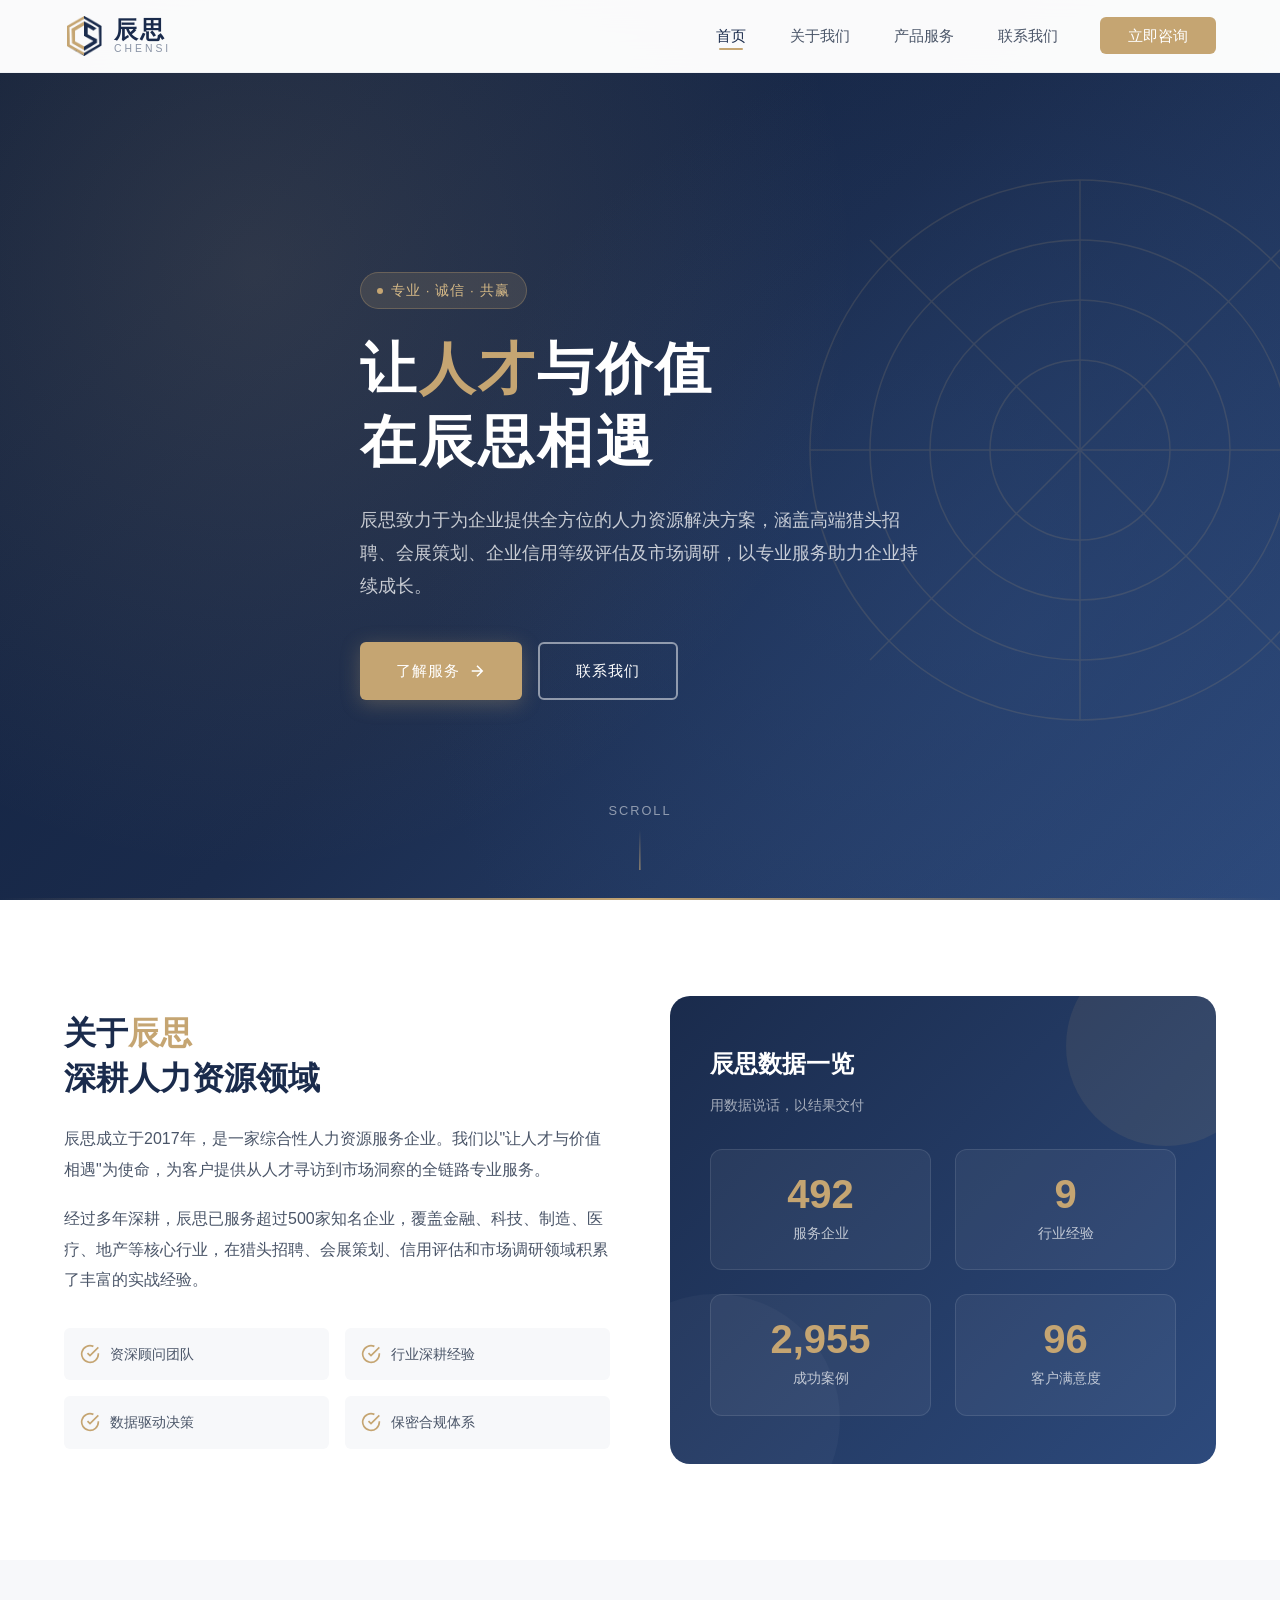
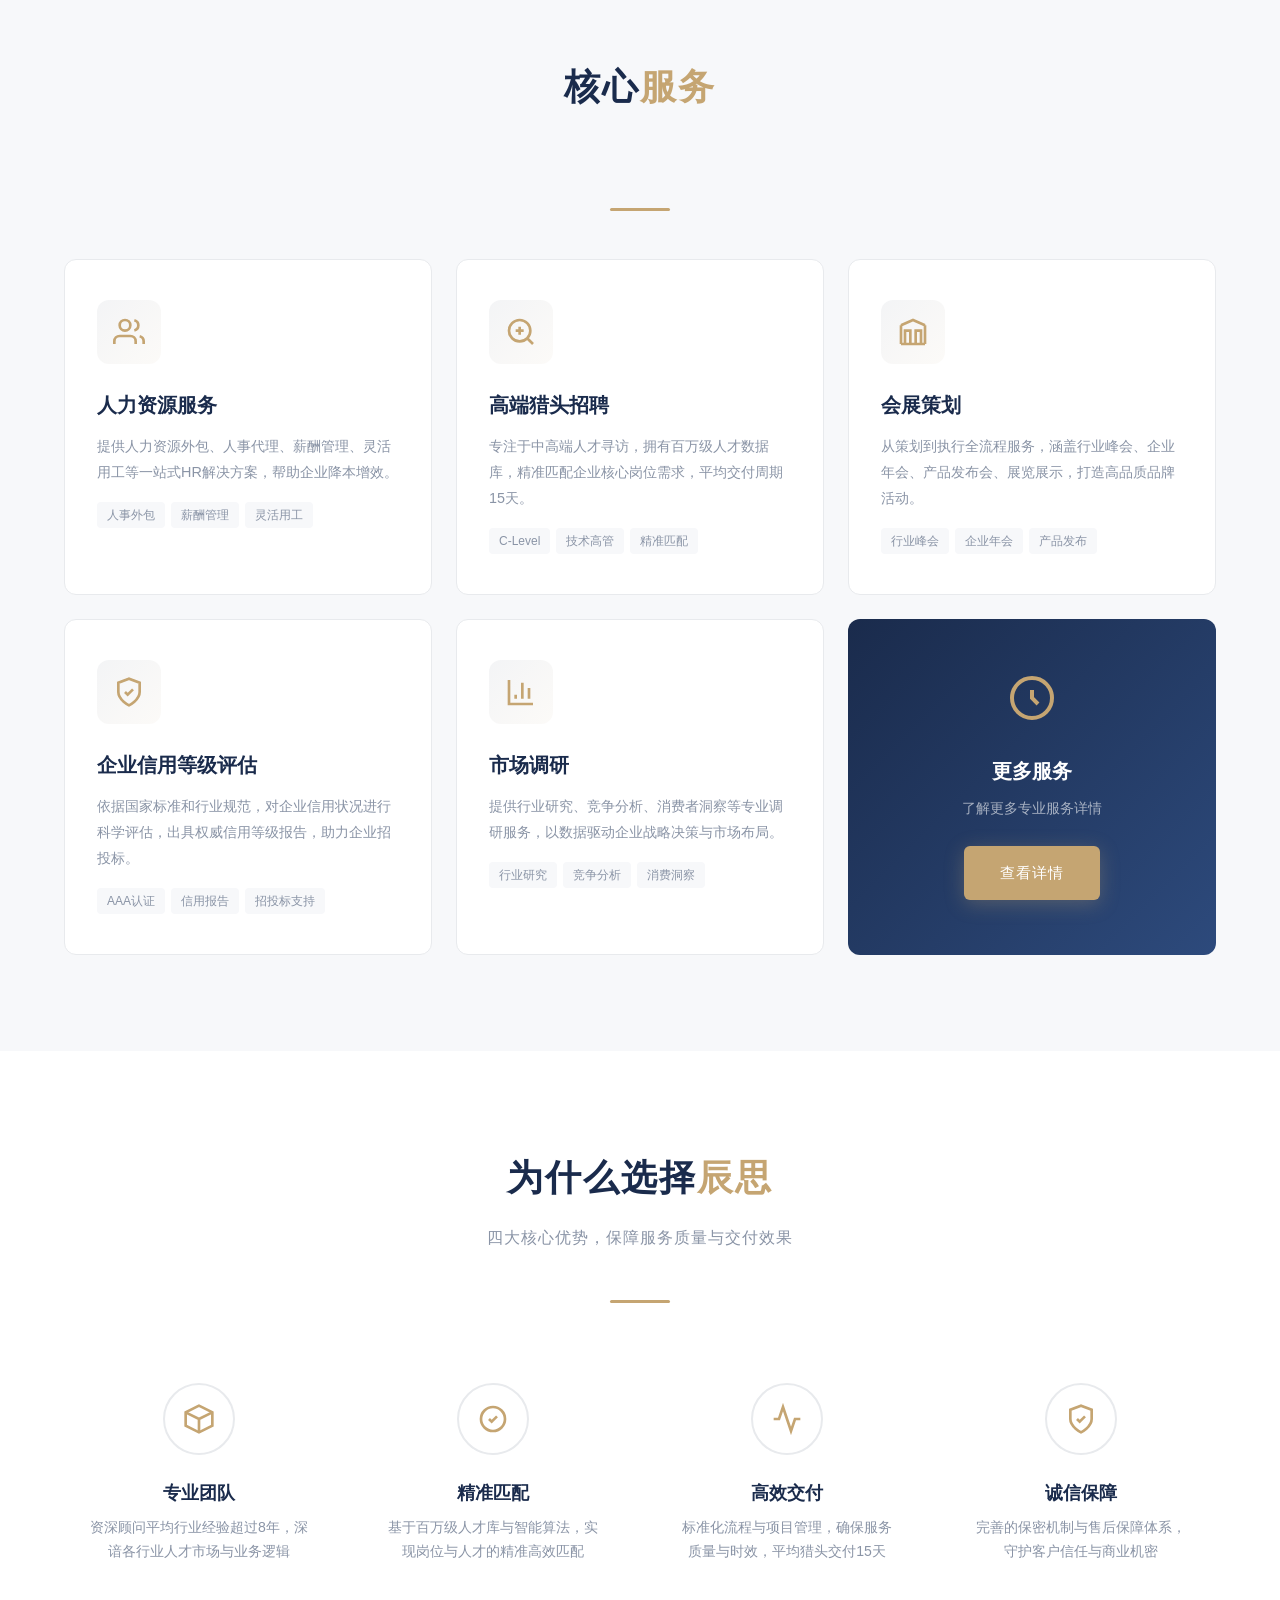
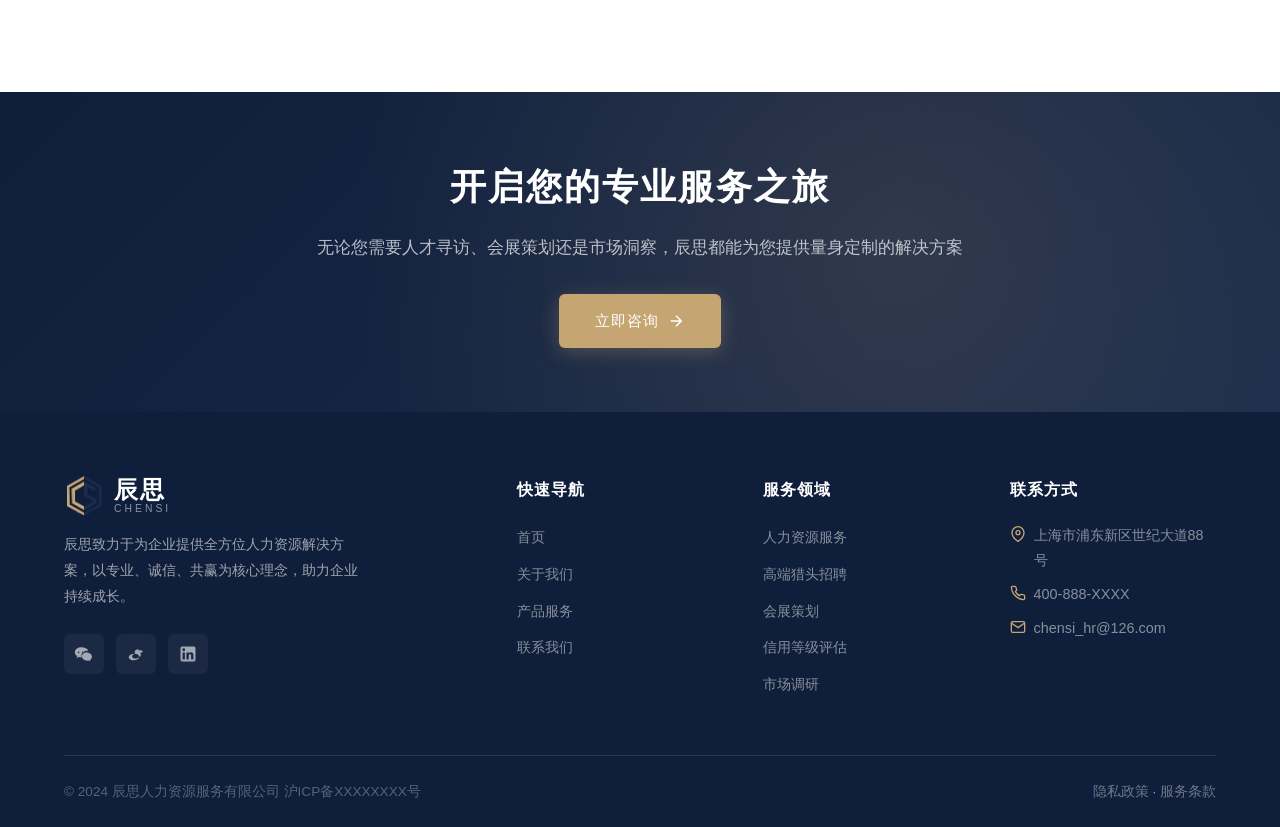
==== index.html @ 3328d6c9 "辰思企业官网 - 首次部署" ====
<!DOCTYPE html>
<html lang="zh-CN">
<head>
    <meta charset="UTF-8">
    <meta name="viewport" content="width=device-width, initial-scale=1.0">
    <meta name="description" content="辰思 - 专业人力资源服务、高端猎头招聘、会展策划、企业信用等级评估、市场调研">
    <meta name="keywords" content="辰思,人力资源,猎头招聘,会展策划,信用评估,市场调研">
    <title>辰思 — 让人才与价值相遇</title>
    <link rel="stylesheet" href="css/style.css">
</head>
<body>

<!-- ========== 导航栏 ========== -->
<nav class="navbar">
    <div class="container">
        <a href="index.html" class="logo">
            <span class="logo-icon">
                <img src="images/logo.png" alt="辰思LOGO" width="40" height="40">
            </span>
            <span class="logo-text">
                辰思
                <span class="en">CHENSI</span>
            </span>
        </a>

        <ul class="nav-menu">
            <li><a href="index.html" class="active">首页</a></li>
            <li><a href="about.html">关于我们</a></li>
            <li><a href="services.html">产品服务</a></li>
            <li><a href="contact.html">联系我们</a></li>
            <li><a href="contact.html" class="nav-cta">立即咨询</a></li>
        </ul>

        <div class="hamburger">
            <span></span>
            <span></span>
            <span></span>
        </div>
    </div>
</nav>

<!-- ========== Hero 区域 ========== -->
<section class="hero">
    <div class="hero-decoration">
        <svg viewBox="0 0 200 200" fill="none" stroke="currentColor" stroke-width="0.5">
            <circle cx="100" cy="100" r="90" stroke="#c5a572"/>
            <circle cx="100" cy="100" r="70" stroke="#c5a572"/>
            <circle cx="100" cy="100" r="50" stroke="#c5a572"/>
            <circle cx="100" cy="100" r="30" stroke="#c5a572"/>
            <line x1="10" y1="100" x2="190" y2="100" stroke="#c5a572"/>
            <line x1="100" y1="10" x2="100" y2="190" stroke="#c5a572"/>
            <line x1="30" y1="30" x2="170" y2="170" stroke="#c5a572"/>
            <line x1="170" y1="30" x2="30" y2="170" stroke="#c5a572"/>
        </svg>
    </div>

    <div class="container">
        <div class="hero-content">
            <div class="hero-tag">
                <span class="hero-tag-dot"></span>
                专业 · 诚信 · 共赢
            </div>
            <h1>让<span class="highlight">人才</span>与价值<br>在辰思相遇</h1>
            <p class="hero-desc">
                辰思致力于为企业提供全方位的人力资源解决方案，涵盖高端猎头招聘、会展策划、企业信用等级评估及市场调研，以专业服务助力企业持续成长。
            </p>
            <div class="hero-actions">
                <a href="services.html" class="btn btn-primary">
                    了解服务
                    <svg width="18" height="18" viewBox="0 0 24 24" fill="none" stroke="currentColor" stroke-width="2">
                        <path d="M5 12h14M12 5l7 7-7 7"/>
                    </svg>
                </a>
                <a href="contact.html" class="btn btn-outline">联系我们</a>
            </div>
        </div>
    </div>

    <div class="scroll-indicator">
        <span>SCROLL</span>
        <div class="arrow"></div>
    </div>
</section>

<!-- ========== 公司简介 ========== -->
<section class="section">
    <div class="container">
        <div class="intro-grid">
            <div class="intro-text fade-in-up">
                <h2>关于<span class="accent">辰思</span><br>深耕人力资源领域</h2>
                <p>
                    辰思成立于2017年，是一家综合性人力资源服务企业。我们以"让人才与价值相遇"为使命，为客户提供从人才寻访到市场洞察的全链路专业服务。
                </p>
                <p>
                    经过多年深耕，辰思已服务超过500家知名企业，覆盖金融、科技、制造、医疗、地产等核心行业，在猎头招聘、会展策划、信用评估和市场调研领域积累了丰富的实战经验。
                </p>

                <div class="intro-features">
                    <div class="intro-feature">
                        <svg class="feature-icon" width="20" height="20" viewBox="0 0 24 24" fill="none" stroke="currentColor" stroke-width="2">
                            <path d="M22 11.08V12a10 10 0 1 1-5.93-9.14"/>
                            <polyline points="22 4 12 14.01 9 11.01"/>
                        </svg>
                        <span>资深顾问团队</span>
                    </div>
                    <div class="intro-feature">
                        <svg class="feature-icon" width="20" height="20" viewBox="0 0 24 24" fill="none" stroke="currentColor" stroke-width="2">
                            <path d="M22 11.08V12a10 10 0 1 1-5.93-9.14"/>
                            <polyline points="22 4 12 14.01 9 11.01"/>
                        </svg>
                        <span>行业深耕经验</span>
                    </div>
                    <div class="intro-feature">
                        <svg class="feature-icon" width="20" height="20" viewBox="0 0 24 24" fill="none" stroke="currentColor" stroke-width="2">
                            <path d="M22 11.08V12a10 10 0 1 1-5.93-9.14"/>
                            <polyline points="22 4 12 14.01 9 11.01"/>
                        </svg>
                        <span>数据驱动决策</span>
                    </div>
                    <div class="intro-feature">
                        <svg class="feature-icon" width="20" height="20" viewBox="0 0 24 24" fill="none" stroke="currentColor" stroke-width="2">
                            <path d="M22 11.08V12a10 10 0 1 1-5.93-9.14"/>
                            <polyline points="22 4 12 14.01 9 11.01"/>
                        </svg>
                        <span>保密合规体系</span>
                    </div>
                </div>
            </div>

            <div class="intro-visual fade-in-up delay-2">
                <div class="intro-card">
                    <h3>辰思数据一览</h3>
                    <p class="card-subtitle">用数据说话，以结果交付</p>
                    <div class="stat-grid">
                        <div class="stat-item">
                            <div class="stat-number" data-target="500"><span class="unit">+</span></div>
                            <div class="stat-label">服务企业</div>
                        </div>
                        <div class="stat-item">
                            <div class="stat-number" data-target="10"><span class="unit">年+</span></div>
                            <div class="stat-label">行业经验</div>
                        </div>
                        <div class="stat-item">
                            <div class="stat-number" data-target="3000"><span class="unit">+</span></div>
                            <div class="stat-label">成功案例</div>
                        </div>
                        <div class="stat-item">
                            <div class="stat-number" data-target="98"><span class="unit">%</span></div>
                            <div class="stat-label">客户满意度</div>
                        </div>
                    </div>
                </div>
            </div>
        </div>
    </div>
</section>

<!-- ========== 核心服务 ========== -->
<section class="section section-gray">
    <div class="container">
        <h2 class="section-title fade-in-up">核心<span class="accent">服务</span></h2>
        <p class="section-subtitle fade-in-up delay-1">五大业务板块，全方位赋能企业发展</p>
        <div class="section-divider fade-in-up"></div>

        <div class="services-grid" style="margin-top: 3rem;">
            <!-- 人力资源服务 -->
            <div class="service-card fade-in-up">
                <div class="service-icon-box">
                    <svg viewBox="0 0 24 24" fill="none" stroke="currentColor" stroke-width="2">
                        <path d="M17 21v-2a4 4 0 0 0-4-4H5a4 4 0 0 0-4 4v2"/>
                        <circle cx="9" cy="7" r="4"/>
                        <path d="M23 21v-2a4 4 0 0 0-3-3.87"/>
                        <path d="M16 3.13a4 4 0 0 1 0 7.75"/>
                    </svg>
                </div>
                <h3>人力资源服务</h3>
                <p>提供人力资源外包、人事代理、薪酬管理、灵活用工等一站式HR解决方案，帮助企业降本增效。</p>
                <div class="tag-row">
                    <span class="tag">人事外包</span>
                    <span class="tag">薪酬管理</span>
                    <span class="tag">灵活用工</span>
                </div>
            </div>

            <!-- 高端猎头招聘 -->
            <div class="service-card fade-in-up delay-1">
                <div class="service-icon-box">
                    <svg viewBox="0 0 24 24" fill="none" stroke="currentColor" stroke-width="2">
                        <circle cx="11" cy="11" r="8"/>
                        <line x1="21" y1="21" x2="16.65" y2="16.65"/>
                        <path d="M11 8v6M8 11h6"/>
                    </svg>
                </div>
                <h3>高端猎头招聘</h3>
                <p>专注于中高端人才寻访，拥有百万级人才数据库，精准匹配企业核心岗位需求，平均交付周期15天。</p>
                <div class="tag-row">
                    <span class="tag">C-Level</span>
                    <span class="tag">技术高管</span>
                    <span class="tag">精准匹配</span>
                </div>
            </div>

            <!-- 会展策划 -->
            <div class="service-card fade-in-up delay-2">
                <div class="service-icon-box">
                    <svg viewBox="0 0 24 24" fill="none" stroke="currentColor" stroke-width="2">
                        <path d="M3 21h18M3 7v14M21 7v14M6 21V11h4v10M14 21V11h4v10M3 7l9-4 9 4"/>
                    </svg>
                </div>
                <h3>会展策划</h3>
                <p>从策划到执行全流程服务，涵盖行业峰会、企业年会、产品发布会、展览展示，打造高品质品牌活动。</p>
                <div class="tag-row">
                    <span class="tag">行业峰会</span>
                    <span class="tag">企业年会</span>
                    <span class="tag">产品发布</span>
                </div>
            </div>

            <!-- 企业信用等级评估 -->
            <div class="service-card fade-in-up">
                <div class="service-icon-box">
                    <svg viewBox="0 0 24 24" fill="none" stroke="currentColor" stroke-width="2">
                        <path d="M12 22s8-4 8-10V5l-8-3-8 3v7c0 6 8 10 8 10z"/>
                        <polyline points="9 12 11 14 15 10"/>
                    </svg>
                </div>
                <h3>企业信用等级评估</h3>
                <p>依据国家标准和行业规范，对企业信用状况进行科学评估，出具权威信用等级报告，助力企业招投标。</p>
                <div class="tag-row">
                    <span class="tag">AAA认证</span>
                    <span class="tag">信用报告</span>
                    <span class="tag">招投标支持</span>
                </div>
            </div>

            <!-- 市场调研 -->
            <div class="service-card fade-in-up delay-1">
                <div class="service-icon-box">
                    <svg viewBox="0 0 24 24" fill="none" stroke="currentColor" stroke-width="2">
                        <path d="M3 3v18h18"/>
                        <path d="M18 17V9M13 17V5M8 17v-3"/>
                    </svg>
                </div>
                <h3>市场调研</h3>
                <p>提供行业研究、竞争分析、消费者洞察等专业调研服务，以数据驱动企业战略决策与市场布局。</p>
                <div class="tag-row">
                    <span class="tag">行业研究</span>
                    <span class="tag">竞争分析</span>
                    <span class="tag">消费洞察</span>
                </div>
            </div>

            <!-- 查看更多 -->
            <div class="service-card fade-in-up delay-2" style="display: flex; flex-direction: column; justify-content: center; align-items: center; text-align: center; background: linear-gradient(135deg, var(--primary), var(--primary-light)); border: none;">
                <div style="margin-bottom: 1.5rem;">
                    <svg width="48" height="48" viewBox="0 0 24 24" fill="none" stroke="#c5a572" stroke-width="2">
                        <circle cx="12" cy="12" r="10"/>
                        <path d="M12 8v4l3 3"/>
                    </svg>
                </div>
                <h3 style="color: #fff; margin-bottom: 0.5rem;">更多服务</h3>
                <p style="color: rgba(255,255,255,0.6); margin-bottom: 1.5rem;">了解更多专业服务详情</p>
                <a href="services.html" class="btn btn-primary">查看详情</a>
            </div>
        </div>
    </div>
</section>

<!-- ========== 为什么选择我们 ========== -->
<section class="section">
    <div class="container">
        <h2 class="section-title fade-in-up">为什么选择<span class="accent">辰思</span></h2>
        <p class="section-subtitle fade-in-up delay-1">四大核心优势，保障服务质量与交付效果</p>
        <div class="section-divider fade-in-up"></div>

        <div class="advantages-grid" style="margin-top: 3rem;">
            <div class="advantage-item fade-in-up">
                <div class="advantage-icon">
                    <svg viewBox="0 0 24 24" fill="none" stroke="currentColor" stroke-width="2">
                        <path d="M12 2L2 7v10l10 5 10-5V7l-10-5z"/>
                        <path d="M2 7l10 5 10-5M12 22V12"/>
                    </svg>
                </div>
                <h4>专业团队</h4>
                <p>资深顾问平均行业经验超过8年，深谙各行业人才市场与业务逻辑</p>
            </div>

            <div class="advantage-item fade-in-up delay-1">
                <div class="advantage-icon">
                    <svg viewBox="0 0 24 24" fill="none" stroke="currentColor" stroke-width="2">
                        <path d="M9 12l2 2 4-4"/>
                        <path d="M21 12c0 4.97-4.03 9-9 9s-9-4.03-9-9 4.03-9 9-9 9 4.03 9 9z"/>
                    </svg>
                </div>
                <h4>精准匹配</h4>
                <p>基于百万级人才库与智能算法，实现岗位与人才的精准高效匹配</p>
            </div>

            <div class="advantage-item fade-in-up delay-2">
                <div class="advantage-icon">
                    <svg viewBox="0 0 24 24" fill="none" stroke="currentColor" stroke-width="2">
                        <path d="M22 12h-4l-3 9L9 3l-3 9H2"/>
                    </svg>
                </div>
                <h4>高效交付</h4>
                <p>标准化流程与项目管理，确保服务质量与时效，平均猎头交付15天</p>
            </div>

            <div class="advantage-item fade-in-up delay-3">
                <div class="advantage-icon">
                    <svg viewBox="0 0 24 24" fill="none" stroke="currentColor" stroke-width="2">
                        <path d="M12 22s8-4 8-10V5l-8-3-8 3v7c0 6 8 10 8 10z"/>
                        <polyline points="9 12 11 14 15 10"/>
                    </svg>
                </div>
                <h4>诚信保障</h4>
                <p>完善的保密机制与售后保障体系，守护客户信任与商业机密</p>
            </div>
        </div>
    </div>
</section>

<!-- ========== CTA 区域 ========== -->
<section class="cta-section">
    <div class="container">
        <div class="cta-content fade-in-up">
            <h2>开启您的专业服务之旅</h2>
            <p>无论您需要人才寻访、会展策划还是市场洞察，辰思都能为您提供量身定制的解决方案</p>
            <a href="contact.html" class="btn btn-primary">
                立即咨询
                <svg width="18" height="18" viewBox="0 0 24 24" fill="none" stroke="currentColor" stroke-width="2">
                    <path d="M5 12h14M12 5l7 7-7 7"/>
                </svg>
            </a>
        </div>
    </div>
</section>

<!-- ========== 页脚 ========== -->
<footer class="footer">
    <div class="container">
        <div class="footer-grid">
            <div class="footer-brand">
                <div class="logo">
                    <span class="logo-icon">
                        <img src="images/logo.png" alt="辰思LOGO" width="40" height="40">
                    </span>
                    <span class="logo-text">
                        辰思
                        <span class="en">CHENSI</span>
                    </span>
                </div>
                <p>辰思致力于为企业提供全方位人力资源解决方案，以专业、诚信、共赢为核心理念，助力企业持续成长。</p>
                <div class="footer-social">
                    <a href="#" aria-label="微信">
                        <svg viewBox="0 0 24 24" fill="currentColor"><path d="M8.5 4C4.36 4 1 6.69 1 10c0 1.89 1.08 3.56 2.78 4.66L3 17l2.5-1.32c.97.27 1.97.42 3 .42.24 0 .47-.01.71-.03A5.5 5.5 0 0 1 9 13.5C9 10.46 12.36 8 16.5 8c.24 0 .47.01.71.03C16.42 5.65 12.86 4 8.5 4zm-3 5a1 1 0 1 1 0 2 1 1 0 0 1 0-2zm5 0a1 1 0 1 1 0 2 1 1 0 0 1 0-2zm5.5 1c-3.59 0-6.5 2.24-6.5 5s2.91 5 6.5 5c.83 0 1.63-.12 2.37-.34L20 20.5l-.66-1.5c1.32-.92 2.16-2.27 2.16-3.77 0-2.76-2.91-5-6.5-5z"/></svg>
                    </a>
                    <a href="#" aria-label="微博">
                        <svg viewBox="0 0 24 24" fill="currentColor"><path d="M10.1 19.6c-3.4.3-6.4-1.2-6.7-3.4-.2-2.2 2.5-4.2 5.9-4.5 3.4-.3 6.4 1.2 6.7 3.4.2 2.2-2.5 4.2-5.9 4.5zm9.9-9.2c-.3-.1-.5-.1-.4-.4.3-.8.3-1.4 0-1.9-.6-.8-2.2-.8-4.1-.1 0 0-.4.2-.3-.1.2-.6.1-1-.1-1.3-.5-.5-1.9-.2-3.2.7-1.3.9-1.7 2-1.4 2.7.1.2.3.4.6.5.3.1.4.3.2.5-.2.2-1.4.7-2.4 1.6C8 13.2 7.2 14.4 7.5 15.5c.4 1.6 3.1 2.3 6 1.5 2.9-.8 4.8-2.8 4.4-4.4-.1-.4-.4-.7-.8-1 .3-.4.5-.8.5-1.2.1-.3 0-.5-.1-.6z"/></svg>
                    </a>
                    <a href="#" aria-label="LinkedIn">
                        <svg viewBox="0 0 24 24" fill="currentColor"><path d="M19 3a2 2 0 0 1 2 2v14a2 2 0 0 1-2 2H5a2 2 0 0 1-2-2V5a2 2 0 0 1 2-2h14m-.5 15.5v-5.3a3.26 3.26 0 0 0-3.26-3.26c-.85 0-1.84.52-2.32 1.3v-1.11h-2.79v8.37h2.79v-4.93c0-.77.62-1.4 1.39-1.4a1.4 1.4 0 0 1 1.4 1.4v4.93h2.79M6.88 8.56a1.68 1.68 0 0 0 1.68-1.68c0-.93-.75-1.69-1.68-1.69a1.69 1.69 0 0 0-1.69 1.69c0 .93.76 1.68 1.69 1.68m1.39 9.94v-8.37H5.5v8.37h2.77z"/></svg>
                    </a>
                </div>
            </div>

            <div class="footer-col">
                <h4>快速导航</h4>
                <ul>
                    <li><a href="index.html">首页</a></li>
                    <li><a href="about.html">关于我们</a></li>
                    <li><a href="services.html">产品服务</a></li>
                    <li><a href="contact.html">联系我们</a></li>
                </ul>
            </div>

            <div class="footer-col">
                <h4>服务领域</h4>
                <ul>
                    <li><a href="services.html">人力资源服务</a></li>
                    <li><a href="services.html">高端猎头招聘</a></li>
                    <li><a href="services.html">会展策划</a></li>
                    <li><a href="services.html">信用等级评估</a></li>
                    <li><a href="services.html">市场调研</a></li>
                </ul>
            </div>

            <div class="footer-col">
                <h4>联系方式</h4>
                <ul class="footer-contact">
                    <li>
                        <svg viewBox="0 0 24 24" fill="none" stroke="currentColor" stroke-width="2"><path d="M21 10c0 7-9 13-9 13s-9-6-9-13a9 9 0 0 1 18 0z"/><circle cx="12" cy="10" r="3"/></svg>
                        上海市浦东新区世纪大道88号
                    </li>
                    <li>
                        <svg viewBox="0 0 24 24" fill="none" stroke="currentColor" stroke-width="2"><path d="M22 16.92v3a2 2 0 0 1-2.18 2 19.79 19.79 0 0 1-8.63-3.07 19.5 19.5 0 0 1-6-6 19.79 19.79 0 0 1-3.07-8.67A2 2 0 0 1 4.11 2h3a2 2 0 0 1 2 1.72c.13.96.36 1.9.7 2.81a2 2 0 0 1-.45 2.11L8.09 9.91a16 16 0 0 0 6 6l1.27-1.27a2 2 0 0 1 2.11-.45c.91.34 1.85.57 2.81.7A2 2 0 0 1 22 16.92z"/></svg>
                        400-888-XXXX
                    </li>
                    <li>
                        <svg viewBox="0 0 24 24" fill="none" stroke="currentColor" stroke-width="2"><path d="M4 4h16c1.1 0 2 .9 2 2v12c0 1.1-.9 2-2 2H4c-1.1 0-2-.9-2-2V6c0-1.1.9-2 2-2z"/><polyline points="22,6 12,13 2,6"/></svg>
                        chensi_hr@126.com
                    </li>
                </ul>
            </div>
        </div>

        <div class="footer-bottom">
            <span class="icp">© 2024 辰思人力资源服务有限公司 沪ICP备XXXXXXXX号</span>
            <div>
                <a href="#">隐私政策</a> · <a href="#">服务条款</a>
            </div>
        </div>
    </div>
</footer>

<!-- ========== 返回顶部 ========== -->
<div class="back-to-top">
    <svg viewBox="0 0 24 24" fill="none" stroke="currentColor" stroke-width="2">
        <path d="M18 15l-6-6-6 6"/>
    </svg>
</div>

<script src="js/main.js"></script>
</body>
</html>
---- css/style.css ----
/* ============================================
   辰思企业官网 - 核心样式系统
   ============================================ */

/* ========== 设计变量 ========== */
:root {
    /* 主色调 */
    --primary: #1a2b4c;
    --primary-light: #2d4a7c;
    --primary-dark: #0f1e3a;
    --accent: #c5a572;
    --accent-light: #d4b886;
    --accent-dark: #b08e54;

    /* 文字颜色 */
    --text-dark: #1a1a2e;
    --text-body: #4a5568;
    --text-light: #8a94a6;
    --text-white: #ffffff;

    /* 背景颜色 */
    --bg-white: #ffffff;
    --bg-gray: #f7f8fa;
    --bg-dark: #0f1e3a;

    /* 边框 */
    --border-color: #e8eaed;
    --border-light: #f0f2f5;

    /* 阴影 */
    --shadow-sm: 0 2px 8px rgba(26, 43, 76, 0.06);
    --shadow-md: 0 4px 20px rgba(26, 43, 76, 0.08);
    --shadow-lg: 0 8px 40px rgba(26, 43, 76, 0.12);
    --shadow-accent: 0 4px 20px rgba(197, 165, 114, 0.3);

    /* 间距 */
    --space-xs: 0.5rem;
    --space-sm: 1rem;
    --space-md: 2rem;
    --space-lg: 4rem;
    --space-xl: 6rem;

    /* 圆角 */
    --radius-sm: 6px;
    --radius-md: 12px;
    --radius-lg: 20px;

    /* 过渡 */
    --transition: all 0.35s cubic-bezier(0.4, 0, 0.2, 1);
    --transition-fast: all 0.2s ease;

    /* 容器宽度 */
    --container-max: 1200px;
}

/* ========== 全局重置 ========== */
* {
    margin: 0;
    padding: 0;
    box-sizing: border-box;
}

html {
    scroll-behavior: smooth;
    font-size: 16px;
}

body {
    font-family: 'PingFang SC', 'Microsoft YaHei', 'Hiragino Sans GB', 'Helvetica Neue', Helvetica, Arial, sans-serif;
    color: var(--text-body);
    background: var(--bg-white);
    line-height: 1.7;
    overflow-x: hidden;
    -webkit-font-smoothing: antialiased;
    -moz-osx-font-smoothing: grayscale;
}

a {
    text-decoration: none;
    color: inherit;
    transition: var(--transition-fast);
}

ul {
    list-style: none;
}

img {
    max-width: 100%;
    display: block;
}

/* ========== 容器 ========== */
.container {
    max-width: var(--container-max);
    margin: 0 auto;
    padding: 0 24px;
}

/* ========== 排版 ========== */
.section-title {
    font-size: 2.25rem;
    font-weight: 700;
    color: var(--primary);
    text-align: center;
    margin-bottom: 1rem;
    letter-spacing: 2px;
}

.section-subtitle {
    font-size: 1rem;
    color: var(--text-light);
    text-align: center;
    margin-bottom: 3rem;
    letter-spacing: 1px;
}

.section-title .accent {
    color: var(--accent);
}

.section-divider {
    width: 60px;
    height: 3px;
    background: var(--accent);
    margin: 1.5rem auto 0;
    border-radius: 2px;
}

/* ========== 按钮 ========== */
.btn {
    display: inline-flex;
    align-items: center;
    justify-content: center;
    gap: 8px;
    padding: 14px 36px;
    font-size: 0.95rem;
    font-weight: 500;
    border-radius: var(--radius-sm);
    cursor: pointer;
    border: none;
    transition: var(--transition);
    letter-spacing: 1px;
    position: relative;
    overflow: hidden;
}

.btn-primary {
    background: var(--accent);
    color: var(--text-white);
    box-shadow: var(--shadow-accent);
}

.btn-primary:hover {
    background: var(--accent-dark);
    transform: translateY(-2px);
    box-shadow: 0 6px 24px rgba(197, 165, 114, 0.45);
}

.btn-outline {
    background: transparent;
    color: var(--text-white);
    border: 2px solid rgba(255, 255, 255, 0.5);
}

.btn-outline:hover {
    background: rgba(255, 255, 255, 0.1);
    border-color: var(--text-white);
    transform: translateY(-2px);
}

.btn-dark {
    background: var(--primary);
    color: var(--text-white);
}

.btn-dark:hover {
    background: var(--primary-light);
    transform: translateY(-2px);
    box-shadow: var(--shadow-md);
}

.btn-text {
    display: inline-flex;
    align-items: center;
    gap: 6px;
    color: var(--accent);
    font-weight: 500;
    font-size: 0.9rem;
    transition: var(--transition-fast);
}

.btn-text:hover {
    gap: 12px;
    color: var(--accent-dark);
}

/* ========== 导航栏 ========== */
.navbar {
    position: fixed;
    top: 0;
    left: 0;
    width: 100%;
    z-index: 1000;
    background: rgba(255, 255, 255, 0.98);
    backdrop-filter: blur(20px);
    -webkit-backdrop-filter: blur(20px);
    border-bottom: 1px solid var(--border-light);
    transition: var(--transition);
}

.navbar.scrolled {
    box-shadow: var(--shadow-sm);
}

.navbar .container {
    display: flex;
    align-items: center;
    justify-content: space-between;
    height: 72px;
}

/* Logo */
.logo {
    display: flex;
    align-items: center;
    gap: 10px;
    font-size: 1.5rem;
    font-weight: 700;
    color: var(--primary);
    letter-spacing: 2px;
}

.logo-icon {
    width: 40px;
    height: 40px;
    display: flex;
    align-items: center;
    justify-content: center;
    border-radius: var(--radius-sm);
    overflow: hidden;
}

.logo-icon img {
    width: 100%;
    height: 100%;
    object-fit: contain;
}

.logo-text {
    display: flex;
    flex-direction: column;
    line-height: 1.1;
}

.logo-text .en {
    font-size: 0.65rem;
    color: var(--text-light);
    font-weight: 400;
    letter-spacing: 3px;
    text-transform: uppercase;
}

/* 导航菜单 */
.nav-menu {
    display: flex;
    align-items: center;
    gap: 8px;
}

.nav-menu a {
    padding: 8px 18px;
    font-size: 0.95rem;
    color: var(--text-body);
    font-weight: 500;
    border-radius: var(--radius-sm);
    position: relative;
    transition: var(--transition-fast);
}

.nav-menu a::after {
    content: '';
    position: absolute;
    bottom: 2px;
    left: 50%;
    transform: translateX(-50%);
    width: 0;
    height: 2px;
    background: var(--accent);
    transition: var(--transition);
    border-radius: 1px;
}

.nav-menu a:hover {
    color: var(--primary);
}

.nav-menu a:hover::after,
.nav-menu a.active::after {
    width: 24px;
}

.nav-menu a.active {
    color: var(--primary);
}

/* 导航CTA */
.nav-cta {
    margin-left: 16px;
    padding: 10px 28px !important;
    background: var(--accent);
    color: var(--text-white) !important;
    border-radius: var(--radius-sm);
    font-weight: 500;
}

.nav-cta:hover {
    background: var(--accent-dark);
    transform: translateY(-1px);
}

.nav-cta::after {
    display: none;
}

/* 汉堡菜单按钮 */
.hamburger {
    display: none;
    flex-direction: column;
    gap: 5px;
    cursor: pointer;
    padding: 8px;
    z-index: 1001;
}

.hamburger span {
    width: 24px;
    height: 2px;
    background: var(--primary);
    transition: var(--transition);
    border-radius: 2px;
}

.hamburger.active span:nth-child(1) {
    transform: translateY(7px) rotate(45deg);
}

.hamburger.active span:nth-child(2) {
    opacity: 0;
}

.hamburger.active span:nth-child(3) {
    transform: translateY(-7px) rotate(-45deg);
}

/* ========== Hero 区域 ========== */
.hero {
    position: relative;
    min-height: 100vh;
    display: flex;
    align-items: center;
    background: linear-gradient(135deg, var(--primary-dark) 0%, var(--primary) 50%, var(--primary-light) 100%);
    overflow: hidden;
    padding-top: 72px;
}

.hero::before {
    content: '';
    position: absolute;
    top: 0;
    left: 0;
    width: 100%;
    height: 100%;
    background:
        radial-gradient(circle at 20% 30%, rgba(197, 165, 114, 0.15) 0%, transparent 50%),
        radial-gradient(circle at 80% 70%, rgba(45, 74, 124, 0.4) 0%, transparent 50%);
}

/* 装饰线条 */
.hero::after {
    content: '';
    position: absolute;
    bottom: 0;
    left: 0;
    width: 100%;
    height: 2px;
    background: linear-gradient(90deg, transparent, var(--accent), transparent);
}

.hero-content {
    position: relative;
    z-index: 2;
    color: var(--text-white);
    max-width: 700px;
    padding: 2rem 0;
}

.hero-tag {
    display: inline-flex;
    align-items: center;
    gap: 8px;
    padding: 6px 16px;
    background: rgba(197, 165, 114, 0.15);
    border: 1px solid rgba(197, 165, 114, 0.3);
    border-radius: 50px;
    font-size: 0.85rem;
    color: var(--accent-light);
    margin-bottom: 1.5rem;
    letter-spacing: 1px;
}

.hero-tag-dot {
    width: 6px;
    height: 6px;
    background: var(--accent);
    border-radius: 50%;
    animation: pulse 2s infinite;
}

@keyframes pulse {
    0%, 100% { opacity: 1; transform: scale(1); }
    50% { opacity: 0.5; transform: scale(1.3); }
}

.hero h1 {
    font-size: 3.5rem;
    font-weight: 700;
    line-height: 1.3;
    margin-bottom: 1.5rem;
    letter-spacing: 3px;
}

.hero h1 .highlight {
    color: var(--accent);
}

.hero-desc {
    font-size: 1.15rem;
    color: rgba(255, 255, 255, 0.75);
    line-height: 1.8;
    margin-bottom: 2.5rem;
    max-width: 560px;
}

.hero-actions {
    display: flex;
    gap: 16px;
    flex-wrap: wrap;
}

/* Hero 装饰元素 */
.hero-decoration {
    position: absolute;
    right: -100px;
    top: 50%;
    transform: translateY(-50%);
    width: 600px;
    height: 600px;
    z-index: 1;
    opacity: 0.15;
}

.hero-decoration svg {
    width: 100%;
    height: 100%;
    animation: rotate-slow 60s linear infinite;
}

@keyframes rotate-slow {
    from { transform: rotate(0deg); }
    to { transform: rotate(360deg); }
}

/* Hero 滚动指示器 */
.scroll-indicator {
    position: absolute;
    bottom: 30px;
    left: 50%;
    transform: translateX(-50%);
    z-index: 3;
    display: flex;
    flex-direction: column;
    align-items: center;
    gap: 8px;
    color: rgba(255, 255, 255, 0.5);
    font-size: 0.8rem;
    letter-spacing: 2px;
    animation: bounce 2s infinite;
}

.scroll-indicator .arrow {
    width: 1px;
    height: 40px;
    background: linear-gradient(to bottom, transparent, var(--accent));
}

@keyframes bounce {
    0%, 100% { transform: translateX(-50%) translateY(0); }
    50% { transform: translateX(-50%) translateY(8px); }
}

/* ========== 通用区块 ========== */
.section {
    padding: var(--space-xl) 0;
}

.section-gray {
    background: var(--bg-gray);
}

/* ========== 公司简介区 ========== */
.intro-grid {
    display: grid;
    grid-template-columns: 1fr 1fr;
    gap: 60px;
    align-items: center;
}

.intro-text h2 {
    font-size: 2rem;
    font-weight: 700;
    color: var(--primary);
    margin-bottom: 1.5rem;
    line-height: 1.4;
}

.intro-text h2 .accent {
    color: var(--accent);
}

.intro-text p {
    color: var(--text-body);
    line-height: 1.9;
    margin-bottom: 1.2rem;
    font-size: 1rem;
}

.intro-features {
    display: grid;
    grid-template-columns: 1fr 1fr;
    gap: 16px;
    margin-top: 2rem;
}

.intro-feature {
    display: flex;
    align-items: center;
    gap: 10px;
    padding: 14px 16px;
    background: var(--bg-gray);
    border-radius: var(--radius-sm);
    transition: var(--transition);
}

.intro-feature:hover {
    background: var(--primary);
    transform: translateX(4px);
}

.intro-feature:hover .feature-icon,
.intro-feature:hover span {
    color: var(--accent);
}

.intro-feature .feature-icon {
    color: var(--accent);
    font-size: 1.2rem;
    flex-shrink: 0;
    transition: var(--transition);
}

.intro-feature span {
    font-size: 0.9rem;
    color: var(--text-body);
    font-weight: 500;
    transition: var(--transition);
}

/* 数据展示卡片 */
.intro-visual {
    position: relative;
}

.intro-card {
    background: linear-gradient(135deg, var(--primary), var(--primary-light));
    border-radius: var(--radius-lg);
    padding: 3rem 2.5rem;
    color: var(--text-white);
    position: relative;
    overflow: hidden;
}

.intro-card::before {
    content: '';
    position: absolute;
    top: -50px;
    right: -50px;
    width: 200px;
    height: 200px;
    background: rgba(197, 165, 114, 0.1);
    border-radius: 50%;
}

.intro-card::after {
    content: '';
    position: absolute;
    bottom: -80px;
    left: -80px;
    width: 250px;
    height: 250px;
    background: rgba(255, 255, 255, 0.03);
    border-radius: 50%;
}

.intro-card h3 {
    font-size: 1.5rem;
    margin-bottom: 0.5rem;
    position: relative;
    z-index: 1;
}

.intro-card .card-subtitle {
    color: rgba(255, 255, 255, 0.6);
    font-size: 0.9rem;
    margin-bottom: 2rem;
    position: relative;
    z-index: 1;
}

.stat-grid {
    display: grid;
    grid-template-columns: 1fr 1fr;
    gap: 1.5rem;
    position: relative;
    z-index: 1;
}

.stat-item {
    text-align: center;
    padding: 1.5rem 0.5rem;
    background: rgba(255, 255, 255, 0.05);
    border-radius: var(--radius-md);
    border: 1px solid rgba(255, 255, 255, 0.1);
    transition: var(--transition);
}

.stat-item:hover {
    background: rgba(197, 165, 114, 0.1);
    border-color: rgba(197, 165, 114, 0.3);
    transform: translateY(-4px);
}

.stat-number {
    font-size: 2.5rem;
    font-weight: 700;
    color: var(--accent);
    line-height: 1;
    margin-bottom: 0.5rem;
}

.stat-number .unit {
    font-size: 1rem;
    font-weight: 400;
}

.stat-label {
    font-size: 0.85rem;
    color: rgba(255, 255, 255, 0.7);
}

/* ========== 服务卡片 ========== */
.services-grid {
    display: grid;
    grid-template-columns: repeat(3, 1fr);
    gap: 24px;
}

.service-card {
    background: var(--bg-white);
    border: 1px solid var(--border-color);
    border-radius: var(--radius-md);
    padding: 2.5rem 2rem;
    transition: var(--transition);
    position: relative;
    overflow: hidden;
}

.service-card::before {
    content: '';
    position: absolute;
    top: 0;
    left: 0;
    width: 100%;
    height: 3px;
    background: linear-gradient(90deg, var(--accent), var(--accent-light));
    transform: scaleX(0);
    transform-origin: left;
    transition: var(--transition);
}

.service-card:hover {
    border-color: transparent;
    box-shadow: var(--shadow-lg);
    transform: translateY(-8px);
}

.service-card:hover::before {
    transform: scaleX(1);
}

.service-icon-box {
    width: 64px;
    height: 64px;
    display: flex;
    align-items: center;
    justify-content: center;
    background: linear-gradient(135deg, rgba(26, 43, 76, 0.05), rgba(197, 165, 114, 0.05));
    border-radius: var(--radius-md);
    margin-bottom: 1.5rem;
    transition: var(--transition);
}

.service-card:hover .service-icon-box {
    background: linear-gradient(135deg, var(--primary), var(--primary-light));
}

.service-icon-box svg {
    width: 32px;
    height: 32px;
    color: var(--accent);
    transition: var(--transition);
}

.service-card:hover .service-icon-box svg {
    color: var(--accent);
}

.service-card h3 {
    font-size: 1.25rem;
    font-weight: 600;
    color: var(--primary);
    margin-bottom: 0.75rem;
}

.service-card p {
    color: var(--text-light);
    font-size: 0.9rem;
    line-height: 1.8;
    margin-bottom: 1rem;
}

.service-card .tag-row {
    display: flex;
    flex-wrap: wrap;
    gap: 6px;
    margin-top: 1rem;
}

.service-card .tag {
    padding: 3px 10px;
    background: var(--bg-gray);
    border-radius: 4px;
    font-size: 0.75rem;
    color: var(--text-light);
}

/* ========== 优势区 ========== */
.advantages-grid {
    display: grid;
    grid-template-columns: repeat(4, 1fr);
    gap: 24px;
}

.advantage-item {
    text-align: center;
    padding: 2rem 1.5rem;
    transition: var(--transition);
}

.advantage-item:hover {
    transform: translateY(-4px);
}

.advantage-icon {
    width: 72px;
    height: 72px;
    margin: 0 auto 1.5rem;
    display: flex;
    align-items: center;
    justify-content: center;
    background: var(--bg-white);
    border: 2px solid var(--border-color);
    border-radius: 50%;
    transition: var(--transition);
}

.advantage-item:hover .advantage-icon {
    border-color: var(--accent);
    background: var(--accent);
    transform: rotate(360deg);
}

.advantage-icon svg {
    width: 32px;
    height: 32px;
    color: var(--accent);
    transition: var(--transition);
}

.advantage-item:hover .advantage-icon svg {
    color: var(--text-white);
}

.advantage-item h4 {
    font-size: 1.1rem;
    color: var(--primary);
    font-weight: 600;
    margin-bottom: 0.5rem;
}

.advantage-item p {
    font-size: 0.88rem;
    color: var(--text-light);
    line-height: 1.7;
}

/* ========== CTA 区域 ========== */
.cta-section {
    position: relative;
    padding: var(--space-lg) 0;
    background: linear-gradient(135deg, var(--primary-dark), var(--primary));
    overflow: hidden;
}

.cta-section::before {
    content: '';
    position: absolute;
    top: 0;
    left: 0;
    width: 100%;
    height: 100%;
    background: radial-gradient(circle at 70% 50%, rgba(197, 165, 114, 0.15) 0%, transparent 60%);
}

.cta-content {
    position: relative;
    z-index: 1;
    text-align: center;
    color: var(--text-white);
}

.cta-content h2 {
    font-size: 2.25rem;
    font-weight: 700;
    margin-bottom: 1rem;
    letter-spacing: 2px;
}

.cta-content p {
    color: rgba(255, 255, 255, 0.7);
    font-size: 1.05rem;
    margin-bottom: 2rem;
}

/* ========== 页面横幅 ========== */
.page-banner {
    position: relative;
    padding: 140px 0 60px;
    background: linear-gradient(135deg, var(--primary-dark) 0%, var(--primary) 60%, var(--primary-light) 100%);
    overflow: hidden;
    text-align: center;
}

.page-banner::before {
    content: '';
    position: absolute;
    top: 0;
    left: 0;
    width: 100%;
    height: 100%;
    background:
        radial-gradient(circle at 30% 50%, rgba(197, 165, 114, 0.1) 0%, transparent 50%);
}

.page-banner::after {
    content: '';
    position: absolute;
    bottom: 0;
    left: 0;
    width: 100%;
    height: 2px;
    background: linear-gradient(90deg, transparent, var(--accent), transparent);
}

.page-banner-content {
    position: relative;
    z-index: 1;
}

.page-banner h1 {
    font-size: 2.75rem;
    color: var(--text-white);
    font-weight: 700;
    letter-spacing: 4px;
    margin-bottom: 0.5rem;
}

.page-banner .breadcrumb {
    color: rgba(255, 255, 255, 0.5);
    font-size: 0.9rem;
    letter-spacing: 1px;
}

.page-banner .breadcrumb a:hover {
    color: var(--accent);
}

.page-banner .breadcrumb .separator {
    margin: 0 8px;
    color: rgba(255, 255, 255, 0.3);
}

.page-banner .breadcrumb .current {
    color: var(--accent);
}

/* ========== 关于我们页面 ========== */
.about-intro {
    display: grid;
    grid-template-columns: 1fr 1fr;
    gap: 60px;
    align-items: center;
}

.about-intro-image {
    position: relative;
    border-radius: var(--radius-lg);
    overflow: hidden;
    aspect-ratio: 4/3;
    background: linear-gradient(135deg, var(--primary), var(--primary-light));
}

.about-intro-image .image-content {
    position: absolute;
    inset: 0;
    display: flex;
    flex-direction: column;
    justify-content: flex-end;
    padding: 2.5rem;
    color: var(--text-white);
    background: linear-gradient(to top, rgba(15, 30, 58, 0.8), transparent);
}

.about-intro-image .image-content h3 {
    font-size: 1.5rem;
    margin-bottom: 0.5rem;
}

.about-intro-image .image-content p {
    color: rgba(255, 255, 255, 0.7);
    font-size: 0.9rem;
}

.about-intro-image .decorative-pattern {
    position: absolute;
    inset: 0;
    opacity: 0.1;
    background-image:
        repeating-linear-gradient(45deg, transparent, transparent 20px, rgba(255,255,255,0.3) 20px, rgba(255,255,255,0.3) 22px);
}

.about-intro-text h2 {
    font-size: 2rem;
    color: var(--primary);
    font-weight: 700;
    margin-bottom: 1.5rem;
    line-height: 1.4;
}

.about-intro-text h2 .accent {
    color: var(--accent);
}

.about-intro-text p {
    color: var(--text-body);
    line-height: 1.9;
    margin-bottom: 1rem;
}

.about-tags {
    display: flex;
    gap: 12px;
    margin-top: 1.5rem;
    flex-wrap: wrap;
}

.about-tag {
    padding: 6px 16px;
    background: var(--bg-gray);
    border: 1px solid var(--border-color);
    border-radius: 50px;
    font-size: 0.85rem;
    color: var(--text-body);
    transition: var(--transition);
}

.about-tag:hover {
    background: var(--primary);
    color: var(--text-white);
    border-color: var(--primary);
}

/* 发展历程 */
.timeline {
    position: relative;
    max-width: 900px;
    margin: 0 auto;
}

.timeline::before {
    content: '';
    position: absolute;
    left: 50%;
    top: 0;
    bottom: 0;
    width: 2px;
    background: var(--border-color);
    transform: translateX(-50%);
}

.timeline-item {
    position: relative;
    width: 50%;
    padding: 0 40px 3rem 0;
}

.timeline-item:nth-child(even) {
    margin-left: 50%;
    padding: 0 0 3rem 40px;
}

.timeline-item .timeline-dot {
    position: absolute;
    top: 0;
    right: -8px;
    width: 16px;
    height: 16px;
    background: var(--accent);
    border: 4px solid var(--bg-white);
    border-radius: 50%;
    box-shadow: 0 0 0 2px var(--accent);
}

.timeline-item:nth-child(even) .timeline-dot {
    right: auto;
    left: -8px;
}

.timeline-item .timeline-year {
    font-size: 1.75rem;
    font-weight: 700;
    color: var(--accent);
    margin-bottom: 0.5rem;
}

.timeline-item h4 {
    font-size: 1.1rem;
    color: var(--primary);
    margin-bottom: 0.5rem;
}

.timeline-item p {
    color: var(--text-light);
    font-size: 0.9rem;
    line-height: 1.7;
}

/* 企业文化 */
.culture-grid {
    display: grid;
    grid-template-columns: repeat(3, 1fr);
    gap: 24px;
}

.culture-card {
    text-align: center;
    padding: 3rem 2rem;
    background: var(--bg-white);
    border: 1px solid var(--border-color);
    border-radius: var(--radius-md);
    transition: var(--transition);
}

.culture-card:hover {
    border-color: var(--accent);
    box-shadow: var(--shadow-md);
    transform: translateY(-4px);
}

.culture-card .culture-icon {
    width: 72px;
    height: 72px;
    margin: 0 auto 1.5rem;
    display: flex;
    align-items: center;
    justify-content: center;
    background: linear-gradient(135deg, rgba(26, 43, 76, 0.05), rgba(197, 165, 114, 0.1));
    border-radius: var(--radius-md);
}

.culture-card .culture-icon svg {
    width: 36px;
    height: 36px;
    color: var(--accent);
}

.culture-card h4 {
    font-size: 1.25rem;
    color: var(--primary);
    font-weight: 600;
    margin-bottom: 0.75rem;
}

.culture-card .culture-desc {
    color: var(--text-light);
    font-size: 0.9rem;
    line-height: 1.8;
    margin-bottom: 1rem;
}

.culture-card .culture-value {
    font-size: 0.8rem;
    color: var(--accent);
    font-weight: 500;
    letter-spacing: 1px;
}

/* ========== 产品服务详情页 ========== */
.service-detail {
    display: grid;
    grid-template-columns: 1fr 1fr;
    gap: 60px;
    align-items: center;
    padding: 3rem 0;
}

.service-detail.reverse {
    direction: rtl;
}

.service-detail.reverse > * {
    direction: ltr;
}

.service-detail-text h3 {
    font-size: 1.75rem;
    color: var(--primary);
    font-weight: 700;
    margin-bottom: 0.5rem;
}

.service-detail-text .service-en {
    color: var(--accent);
    font-size: 0.85rem;
    letter-spacing: 3px;
    text-transform: uppercase;
    margin-bottom: 1.5rem;
    display: block;
}

.service-detail-text p {
    color: var(--text-body);
    line-height: 1.9;
    margin-bottom: 1rem;
}

.service-features {
    margin-top: 1.5rem;
}

.service-features li {
    display: flex;
    align-items: flex-start;
    gap: 10px;
    margin-bottom: 0.75rem;
    color: var(--text-body);
    font-size: 0.95rem;
}

.service-features li::before {
    content: '';
    width: 6px;
    height: 6px;
    background: var(--accent);
    border-radius: 50%;
    margin-top: 10px;
    flex-shrink: 0;
}

.service-detail-visual {
    position: relative;
    aspect-ratio: 4/3;
    border-radius: var(--radius-lg);
    overflow: hidden;
    background: linear-gradient(135deg, var(--primary), var(--primary-light));
}

.service-detail-visual .visual-pattern {
    position: absolute;
    inset: 0;
    opacity: 0.08;
    background-image:
        repeating-linear-gradient(135deg, transparent, transparent 30px, rgba(255,255,255,0.5) 30px, rgba(255,255,255,0.5) 32px);
}

.service-detail-visual .visual-icon {
    position: absolute;
    top: 50%;
    left: 50%;
    transform: translate(-50%, -50%);
    color: rgba(255, 255, 255, 0.1);
}

.service-detail-visual .visual-icon svg {
    width: 200px;
    height: 200px;
}

.service-detail-visual .visual-label {
    position: absolute;
    bottom: 0;
    left: 0;
    width: 100%;
    padding: 2rem;
    color: var(--text-white);
    background: linear-gradient(to top, rgba(15, 30, 58, 0.9), transparent);
}

.service-detail-visual .visual-label h4 {
    font-size: 1.5rem;
    margin-bottom: 0.25rem;
}

.service-detail-visual .visual-label p {
    color: rgba(255, 255, 255, 0.6);
    font-size: 0.85rem;
    margin: 0;
}

/* 服务流程 */
.process-flow {
    display: grid;
    grid-template-columns: repeat(4, 1fr);
    gap: 0;
    position: relative;
}

.process-step {
    text-align: center;
    padding: 2rem 1rem;
    position: relative;
}

.process-step:not(:last-child)::after {
    content: '';
    position: absolute;
    top: 40px;
    right: -20px;
    width: 40px;
    height: 2px;
    background: var(--border-color);
}

.process-step:not(:last-child)::before {
    content: '';
    position: absolute;
    top: 36px;
    right: -24px;
    width: 10px;
    height: 10px;
    border-right: 2px solid var(--border-color);
    border-top: 2px solid var(--border-color);
    transform: rotate(45deg);
    z-index: 1;
}

.process-number {
    width: 80px;
    height: 80px;
    margin: 0 auto 1.5rem;
    display: flex;
    align-items: center;
    justify-content: center;
    background: var(--bg-white);
    border: 2px solid var(--border-color);
    border-radius: 50%;
    font-size: 1.5rem;
    font-weight: 700;
    color: var(--primary);
    transition: var(--transition);
    position: relative;
    z-index: 2;
}

.process-step:hover .process-number {
    border-color: var(--accent);
    background: var(--accent);
    color: var(--text-white);
    transform: scale(1.1);
}

.process-step h4 {
    font-size: 1.1rem;
    color: var(--primary);
    margin-bottom: 0.5rem;
}

.process-step p {
    font-size: 0.85rem;
    color: var(--text-light);
    line-height: 1.6;
}

/* ========== 联系我们页面 ========== */
.contact-grid {
    display: grid;
    grid-template-columns: 1fr 1fr;
    gap: 48px;
}

.contact-info h2 {
    font-size: 1.75rem;
    color: var(--primary);
    margin-bottom: 0.5rem;
}

.contact-info > p {
    color: var(--text-light);
    margin-bottom: 2rem;
}

.contact-info-list {
    display: flex;
    flex-direction: column;
    gap: 24px;
}

.contact-info-item {
    display: flex;
    gap: 16px;
    align-items: flex-start;
}

.contact-info-icon {
    width: 52px;
    height: 52px;
    display: flex;
    align-items: center;
    justify-content: center;
    background: linear-gradient(135deg, rgba(26, 43, 76, 0.05), rgba(197, 165, 114, 0.1));
    border-radius: var(--radius-sm);
    flex-shrink: 0;
}

.contact-info-icon svg {
    width: 24px;
    height: 24px;
    color: var(--accent);
}

.contact-info-text h4 {
    font-size: 0.85rem;
    color: var(--text-light);
    margin-bottom: 4px;
    font-weight: 400;
    letter-spacing: 1px;
}

.contact-info-text p {
    font-size: 1.05rem;
    color: var(--primary);
    font-weight: 500;
    line-height: 1.5;
}

/* 联系表单 */
.contact-form-wrapper {
    background: var(--bg-white);
    border: 1px solid var(--border-color);
    border-radius: var(--radius-lg);
    padding: 2.5rem;
    box-shadow: var(--shadow-md);
}

.contact-form-wrapper h3 {
    font-size: 1.5rem;
    color: var(--primary);
    margin-bottom: 0.5rem;
}

.contact-form-wrapper > p {
    color: var(--text-light);
    font-size: 0.9rem;
    margin-bottom: 2rem;
}

.form-group {
    margin-bottom: 1.25rem;
}

.form-group label {
    display: block;
    font-size: 0.85rem;
    color: var(--text-body);
    margin-bottom: 6px;
    font-weight: 500;
}

.form-group label .required {
    color: #e74c3c;
}

.form-group input,
.form-group select,
.form-group textarea {
    width: 100%;
    padding: 12px 16px;
    border: 1px solid var(--border-color);
    border-radius: var(--radius-sm);
    font-size: 0.95rem;
    color: var(--text-dark);
    background: var(--bg-gray);
    transition: var(--transition-fast);
    font-family: inherit;
}

.form-group input:focus,
.form-group select:focus,
.form-group textarea:focus {
    outline: none;
    border-color: var(--accent);
    background: var(--bg-white);
    box-shadow: 0 0 0 3px rgba(197, 165, 114, 0.1);
}

.form-group textarea {
    resize: vertical;
    min-height: 120px;
}

.form-row {
    display: grid;
    grid-template-columns: 1fr 1fr;
    gap: 16px;
}

.form-submit {
    width: 100%;
    margin-top: 0.5rem;
}

/* 地图区域 */
.map-section {
    background: var(--bg-gray);
}

.map-wrapper {
    border-radius: var(--radius-lg);
    overflow: hidden;
    box-shadow: var(--shadow-md);
    background: var(--bg-white);
    border: 1px solid var(--border-color);
}

.map-wrapper iframe {
    width: 100%;
    height: 400px;
    border: none;
    display: block;
}

/* ========== 页脚 ========== */
.footer {
    background: var(--bg-dark);
    color: rgba(255, 255, 255, 0.6);
    padding: 4rem 0 0;
}

.footer-grid {
    display: grid;
    grid-template-columns: 2fr 1fr 1fr 1fr;
    gap: 40px;
    padding-bottom: 3rem;
    border-bottom: 1px solid rgba(255, 255, 255, 0.1);
}

.footer-brand .logo {
    color: var(--text-white);
    margin-bottom: 1rem;
}

.footer-brand p {
    font-size: 0.9rem;
    line-height: 1.8;
    max-width: 300px;
    margin-bottom: 1.5rem;
}

.footer-social {
    display: flex;
    gap: 12px;
}

.footer-social a {
    width: 40px;
    height: 40px;
    display: flex;
    align-items: center;
    justify-content: center;
    background: rgba(255, 255, 255, 0.05);
    border-radius: var(--radius-sm);
    transition: var(--transition);
}

.footer-social a:hover {
    background: var(--accent);
    transform: translateY(-3px);
}

.footer-social svg {
    width: 20px;
    height: 20px;
    color: rgba(255, 255, 255, 0.6);
    transition: var(--transition);
}

.footer-social a:hover svg {
    color: var(--text-white);
}

.footer-col h4 {
    color: var(--text-white);
    font-size: 1rem;
    font-weight: 600;
    margin-bottom: 1.25rem;
    letter-spacing: 1px;
}

.footer-col ul li {
    margin-bottom: 0.6rem;
}

.footer-col ul li a {
    font-size: 0.9rem;
    color: rgba(255, 255, 255, 0.5);
    transition: var(--transition-fast);
}

.footer-col ul li a:hover {
    color: var(--accent);
    padding-left: 4px;
}

.footer-contact li {
    display: flex;
    align-items: flex-start;
    gap: 8px;
    margin-bottom: 0.6rem;
    font-size: 0.9rem;
    color: rgba(255, 255, 255, 0.5);
}

.footer-contact svg {
    width: 16px;
    height: 16px;
    color: var(--accent);
    flex-shrink: 0;
    margin-top: 3px;
}

.footer-bottom {
    display: flex;
    align-items: center;
    justify-content: space-between;
    padding: 1.5rem 0;
    font-size: 0.85rem;
}

.footer-bottom a {
    color: rgba(255, 255, 255, 0.4);
    transition: var(--transition-fast);
}

.footer-bottom a:hover {
    color: var(--accent);
}

.footer-bottom .icp {
    color: rgba(255, 255, 255, 0.3);
}

/* ========== 滚动动画 ========== */
.fade-in-up {
    opacity: 0;
    transform: translateY(40px);
    transition: opacity 0.8s ease, transform 0.8s ease;
}

.fade-in-up.visible {
    opacity: 1;
    transform: translateY(0);
}

.fade-in {
    opacity: 0;
    transition: opacity 0.8s ease;
}

.fade-in.visible {
    opacity: 1;
}

/* 延迟动画 */
.delay-1 { transition-delay: 0.1s; }
.delay-2 { transition-delay: 0.2s; }
.delay-3 { transition-delay: 0.3s; }
.delay-4 { transition-delay: 0.4s; }
.delay-5 { transition-delay: 0.5s; }

/* ========== 返回顶部 ========== */
.back-to-top {
    position: fixed;
    bottom: 30px;
    right: 30px;
    width: 48px;
    height: 48px;
    display: flex;
    align-items: center;
    justify-content: center;
    background: var(--primary);
    color: var(--text-white);
    border-radius: var(--radius-sm);
    cursor: pointer;
    opacity: 0;
    visibility: hidden;
    transition: var(--transition);
    z-index: 999;
    box-shadow: var(--shadow-md);
}

.back-to-top.visible {
    opacity: 1;
    visibility: visible;
}

.back-to-top:hover {
    background: var(--accent);
    transform: translateY(-4px);
}

.back-to-top svg {
    width: 22px;
    height: 22px;
}

/* ========== 响应式 ========== */
@media (max-width: 1024px) {
    .hero h1 {
        font-size: 2.75rem;
    }

    .services-grid {
        grid-template-columns: repeat(2, 1fr);
    }

    .advantages-grid {
        grid-template-columns: repeat(2, 1fr);
    }

    .footer-grid {
        grid-template-columns: 1fr 1fr;
    }

    .process-flow {
        grid-template-columns: repeat(2, 1fr);
        gap: 2rem;
    }

    .process-step:not(:last-child)::after,
    .process-step:not(:last-child)::before {
        display: none;
    }
}

@media (max-width: 768px) {
    .nav-menu {
        position: fixed;
        top: 72px;
        left: 0;
        width: 100%;
        background: var(--bg-white);
        flex-direction: column;
        padding: 1rem 0;
        gap: 0;
        box-shadow: var(--shadow-md);
        transform: translateY(-150%);
        transition: var(--transition);
    }

    .nav-menu.active {
        transform: translateY(0);
    }

    .nav-menu a {
        width: 100%;
        padding: 12px 24px;
        border-radius: 0;
    }

    .nav-menu a::after {
        display: none;
    }

    .nav-cta {
        margin: 8px 24px;
        text-align: center;
    }

    .hamburger {
        display: flex;
    }

    .hero h1 {
        font-size: 2rem;
        letter-spacing: 1px;
    }

    .hero-desc {
        font-size: 1rem;
    }

    .section {
        padding: 3rem 0;
    }

    .section-title {
        font-size: 1.75rem;
    }

    .intro-grid,
    .about-intro,
    .contact-grid,
    .service-detail {
        grid-template-columns: 1fr;
        gap: 2rem;
    }

    .service-detail.reverse {
        direction: ltr;
    }

    .services-grid {
        grid-template-columns: 1fr;
    }

    .advantages-grid {
        grid-template-columns: 1fr;
    }

    .culture-grid {
        grid-template-columns: 1fr;
    }

    .footer-grid {
        grid-template-columns: 1fr;
        gap: 2rem;
    }

    .footer-bottom {
        flex-direction: column;
        gap: 8px;
        text-align: center;
    }

    .intro-features {
        grid-template-columns: 1fr;
    }

    .timeline::before {
        left: 20px;
    }

    .timeline-item {
        width: 100%;
        padding-left: 50px;
        padding-right: 0;
    }

    .timeline-item:nth-child(even) {
        margin-left: 0;
        padding-left: 50px;
    }

    .timeline-item .timeline-dot,
    .timeline-item:nth-child(even) .timeline-dot {
        left: 12px;
        right: auto;
    }

    .form-row {
        grid-template-columns: 1fr;
    }

    .process-flow {
        grid-template-columns: 1fr;
    }

    .page-banner h1 {
        font-size: 2rem;
    }

    .hero-actions {
        flex-direction: column;
    }

    .hero-actions .btn {
        width: 100%;
    }
}

@media (max-width: 480px) {
    .container {
        padding: 0 16px;
    }

    .hero h1 {
        font-size: 1.6rem;
    }

    .section-title {
        font-size: 1.5rem;
    }

    .stat-grid {
        grid-template-columns: 1fr;
    }

    .contact-form-wrapper {
        padding: 1.5rem;
    }
}
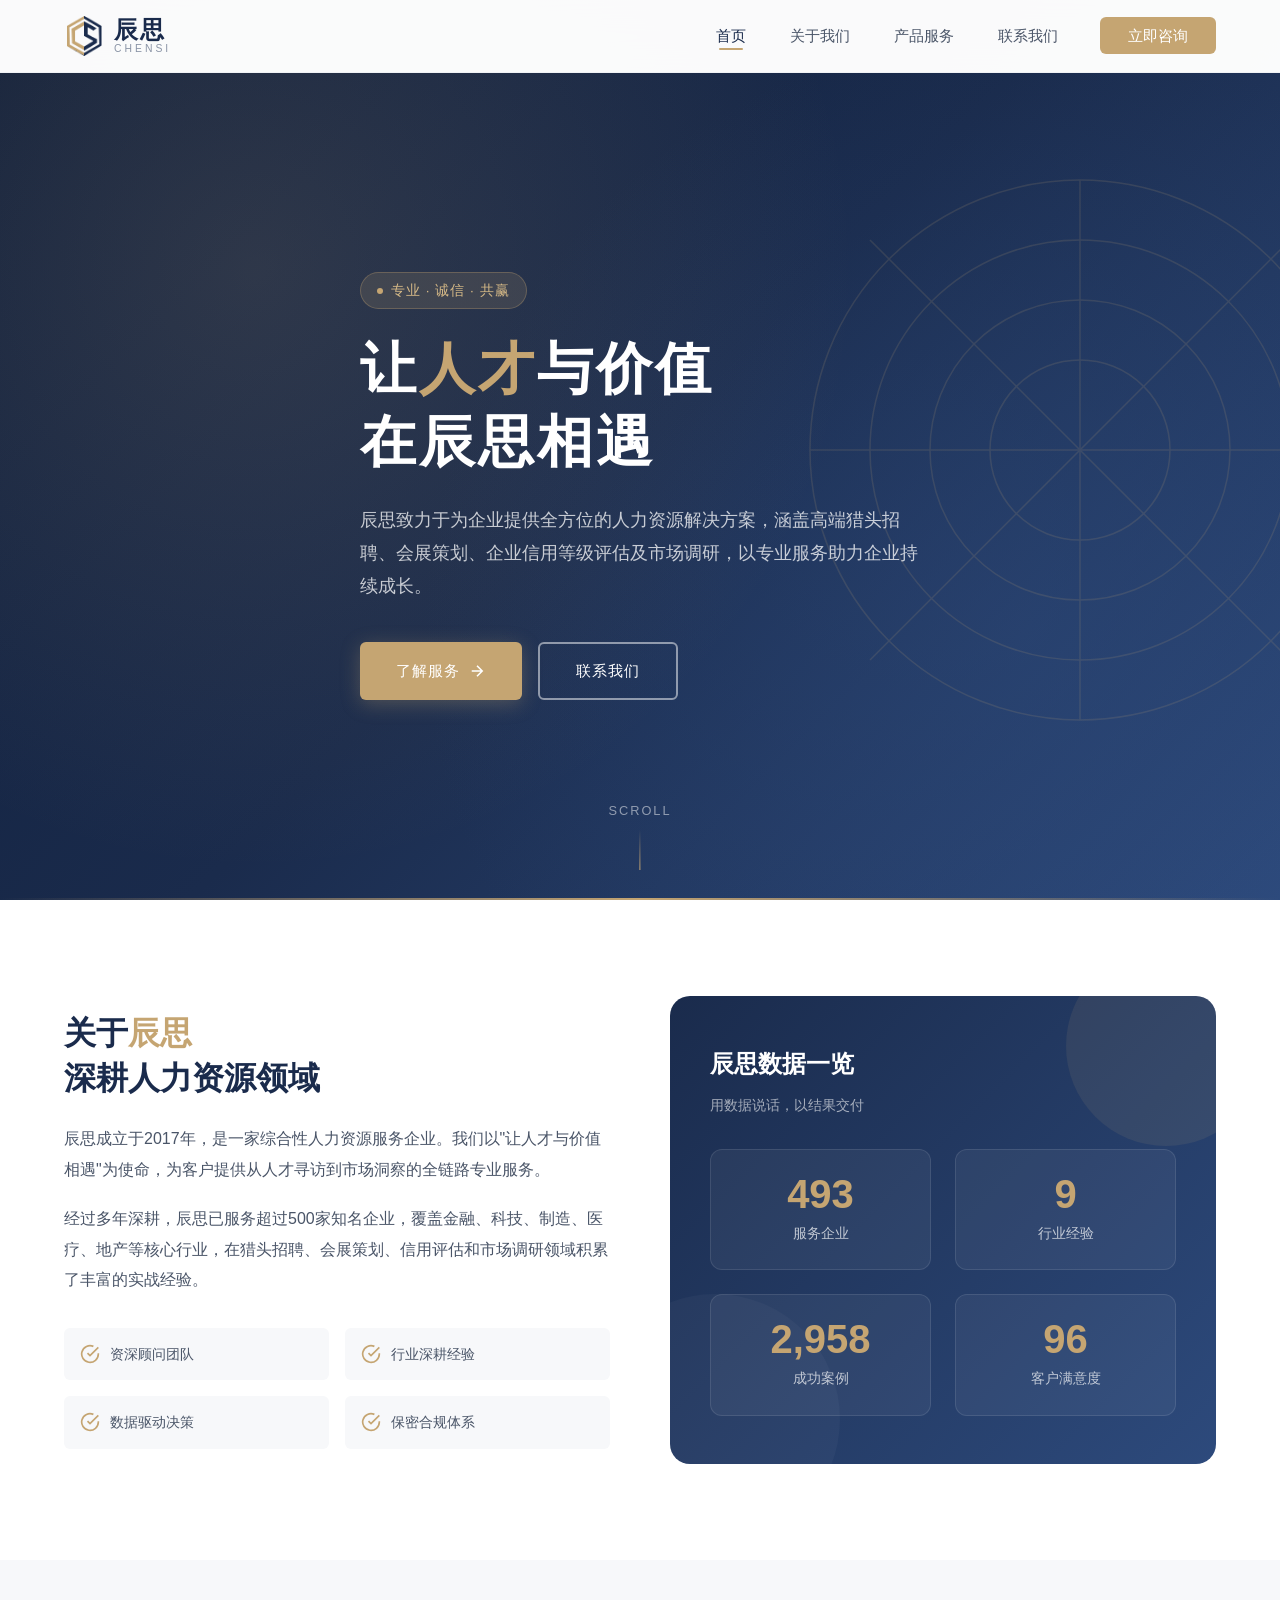
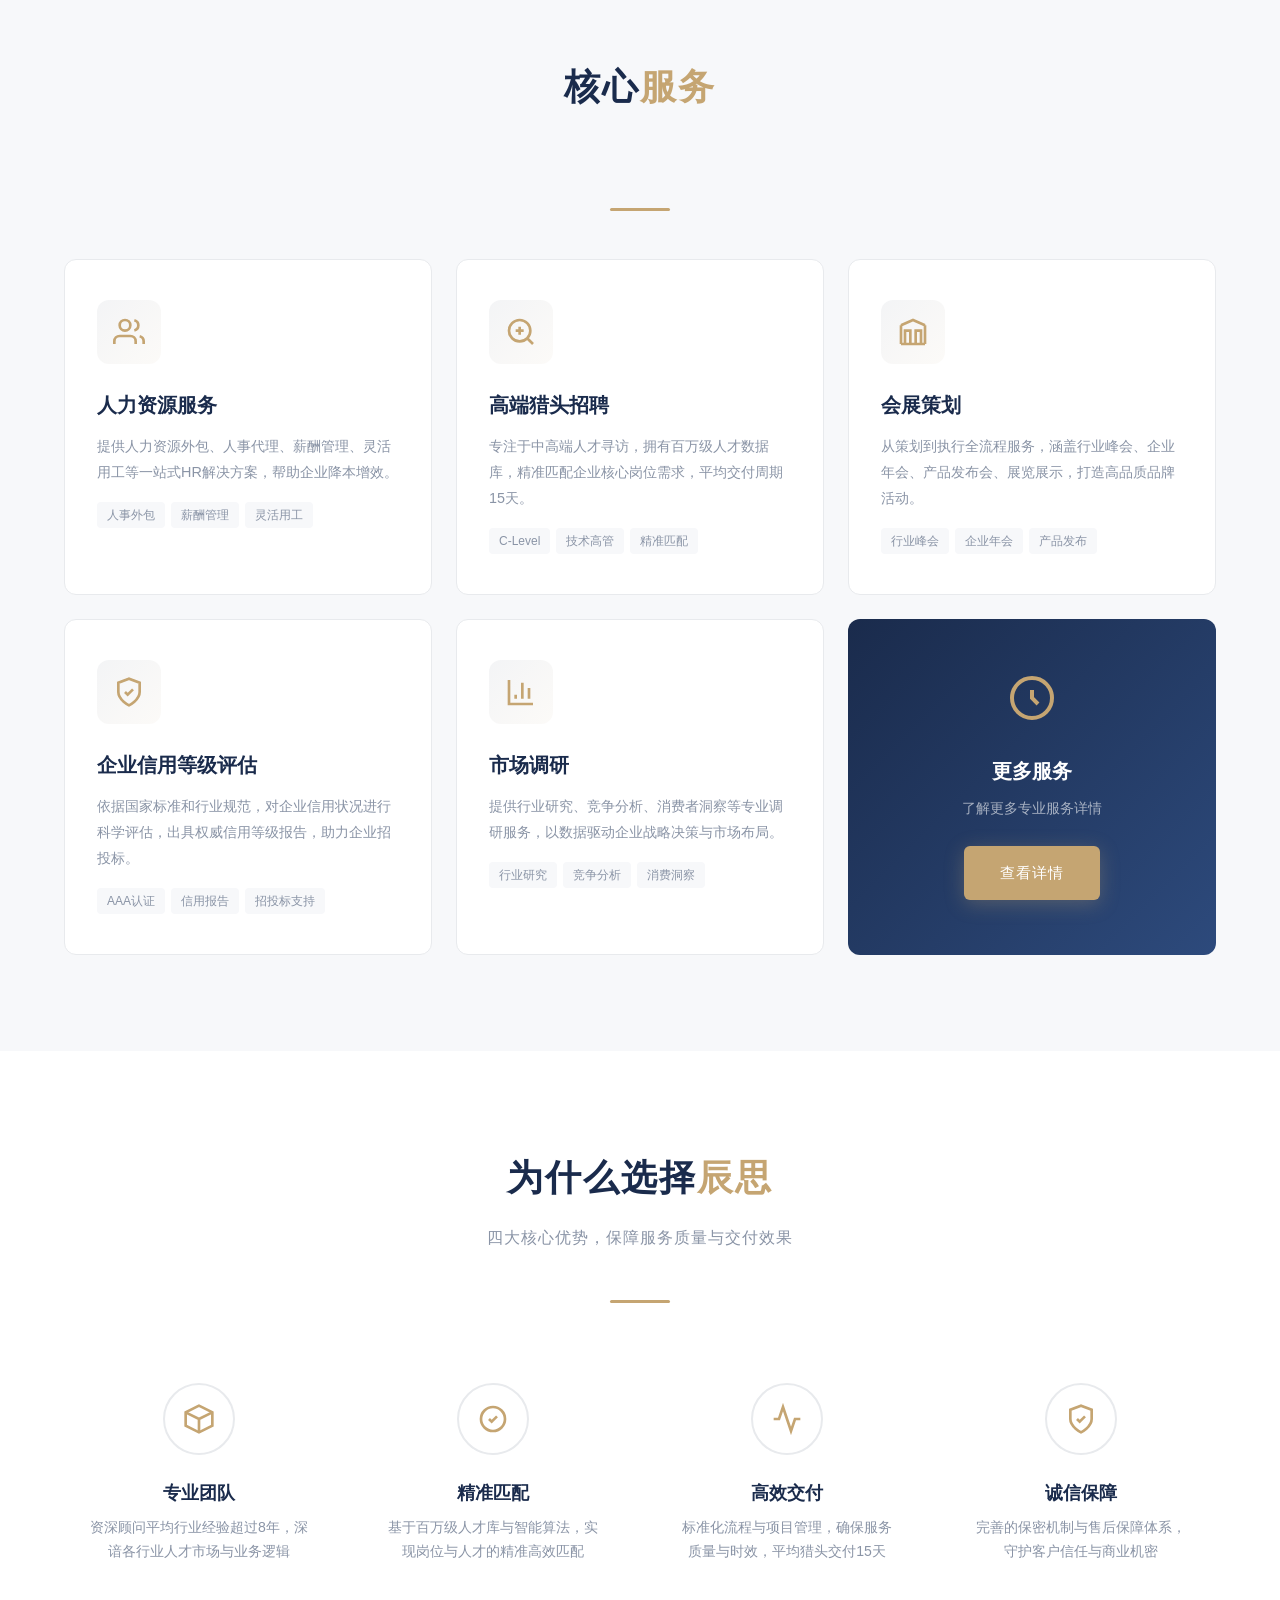
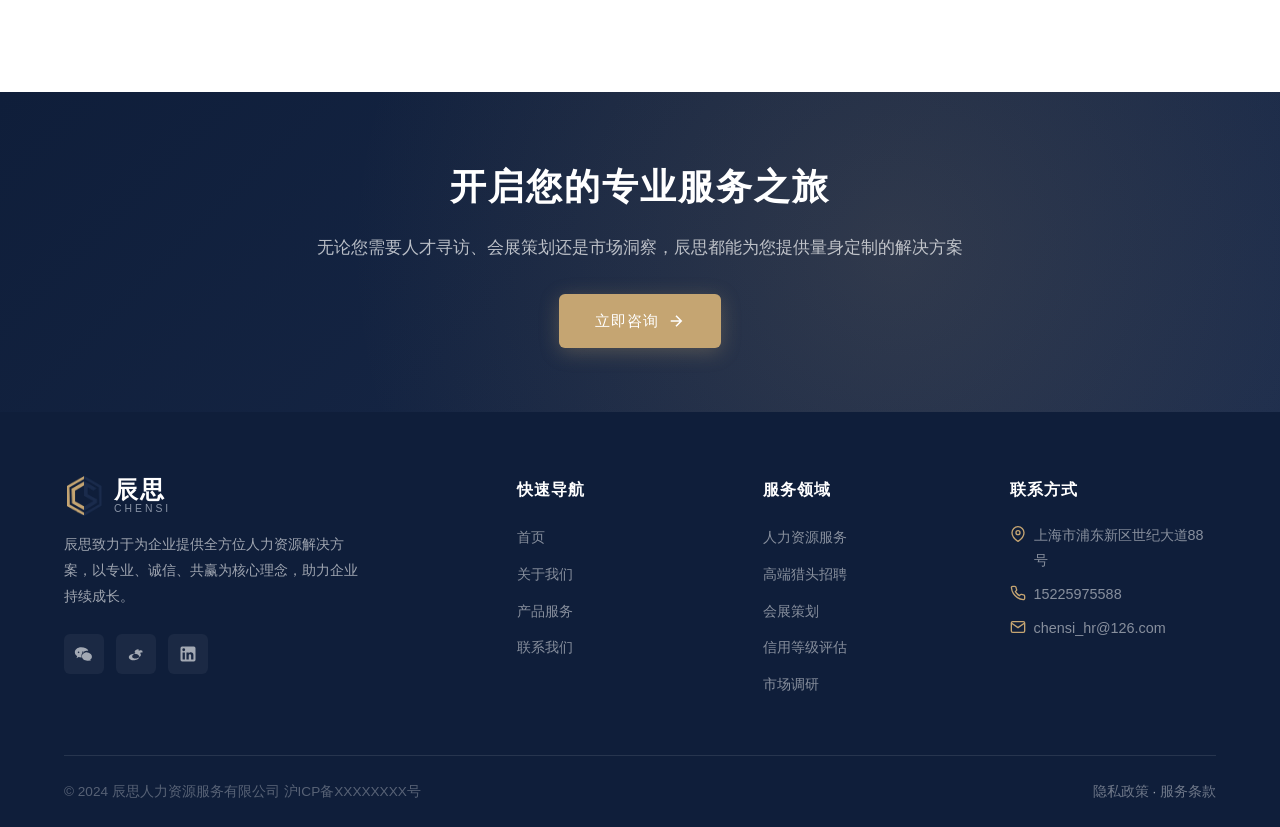
==== commit 17f4d11c: "更新联系方式电话为 15225975588" ====
--- a/index.html
+++ b/index.html
@@ -394,7 +394,7 @@
                     </li>
                     <li>
                         <svg viewBox="0 0 24 24" fill="none" stroke="currentColor" stroke-width="2"><path d="M22 16.92v3a2 2 0 0 1-2.18 2 19.79 19.79 0 0 1-8.63-3.07 19.5 19.5 0 0 1-6-6 19.79 19.79 0 0 1-3.07-8.67A2 2 0 0 1 4.11 2h3a2 2 0 0 1 2 1.72c.13.96.36 1.9.7 2.81a2 2 0 0 1-.45 2.11L8.09 9.91a16 16 0 0 0 6 6l1.27-1.27a2 2 0 0 1 2.11-.45c.91.34 1.85.57 2.81.7A2 2 0 0 1 22 16.92z"/></svg>
-                        400-888-XXXX
+                        15225975588
                     </li>
                     <li>
                         <svg viewBox="0 0 24 24" fill="none" stroke="currentColor" stroke-width="2"><path d="M4 4h16c1.1 0 2 .9 2 2v12c0 1.1-.9 2-2 2H4c-1.1 0-2-.9-2-2V6c0-1.1.9-2 2-2z"/><polyline points="22,6 12,13 2,6"/></svg>
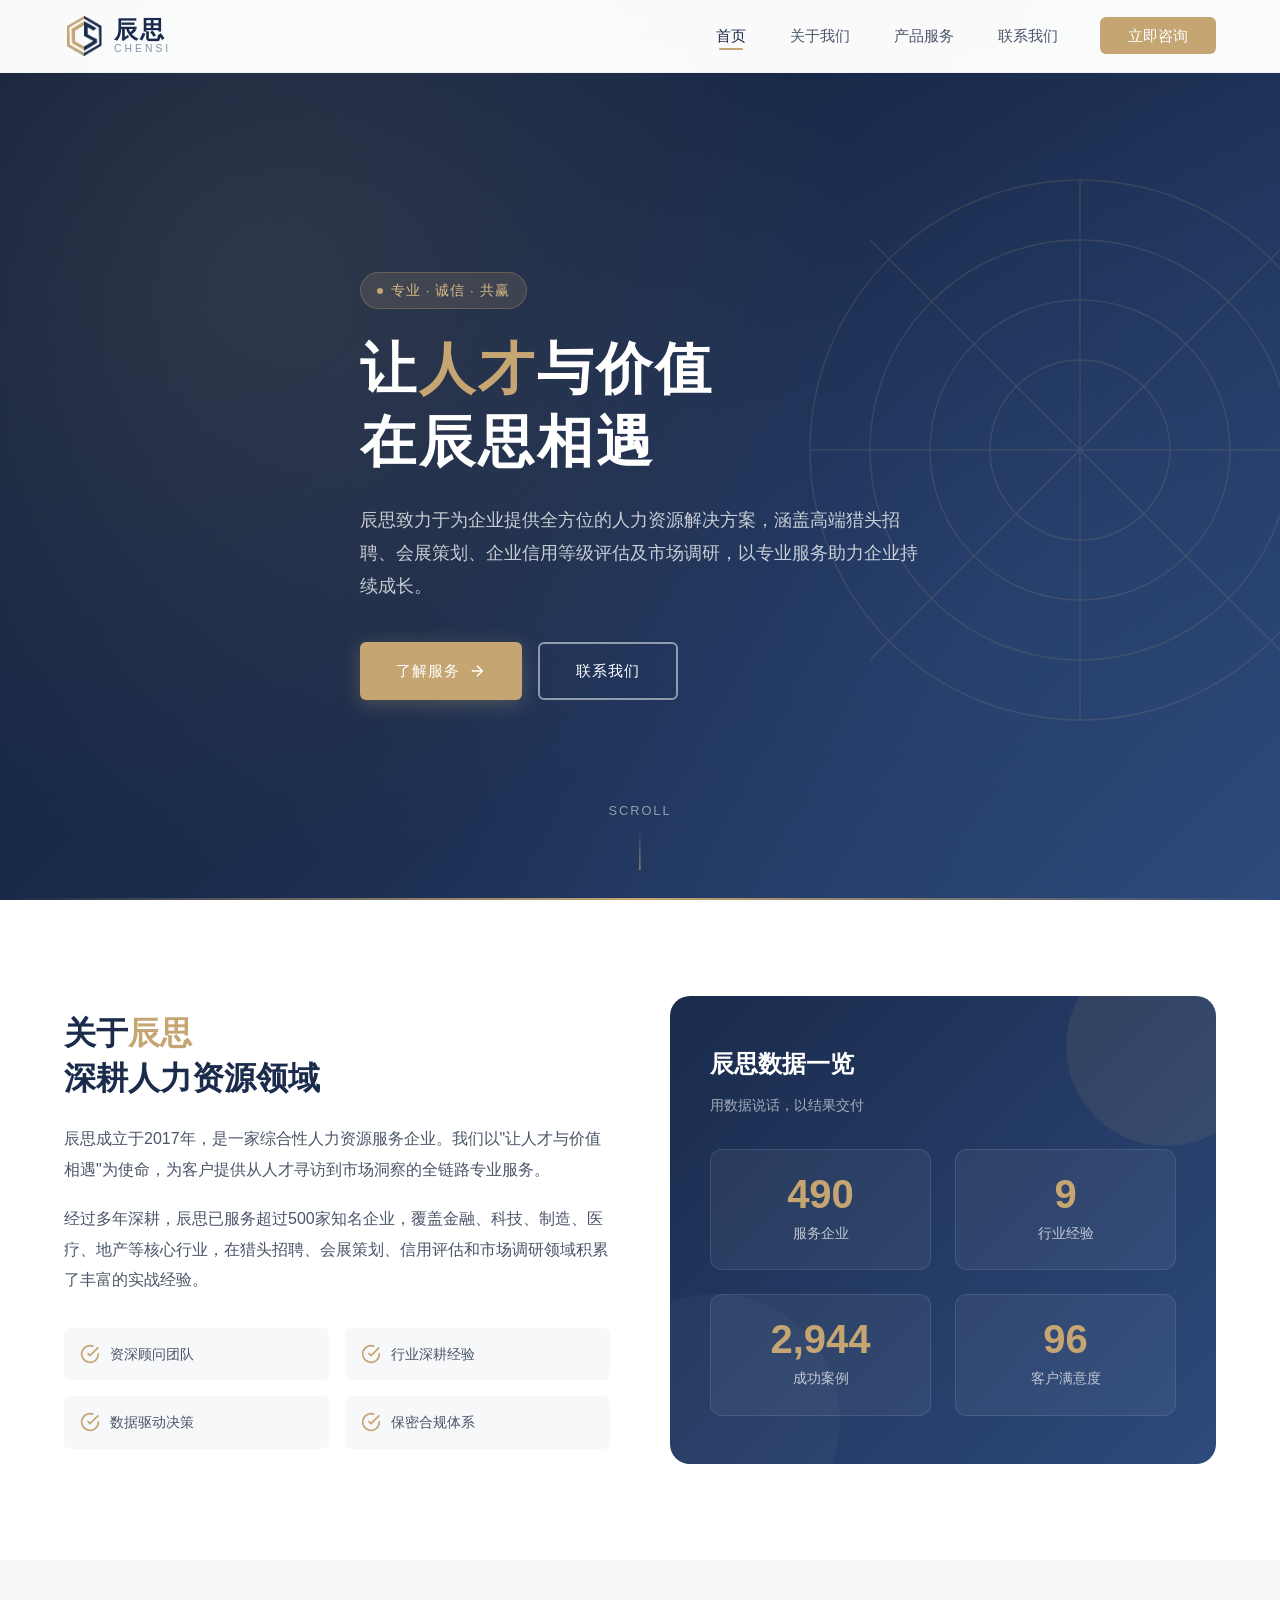
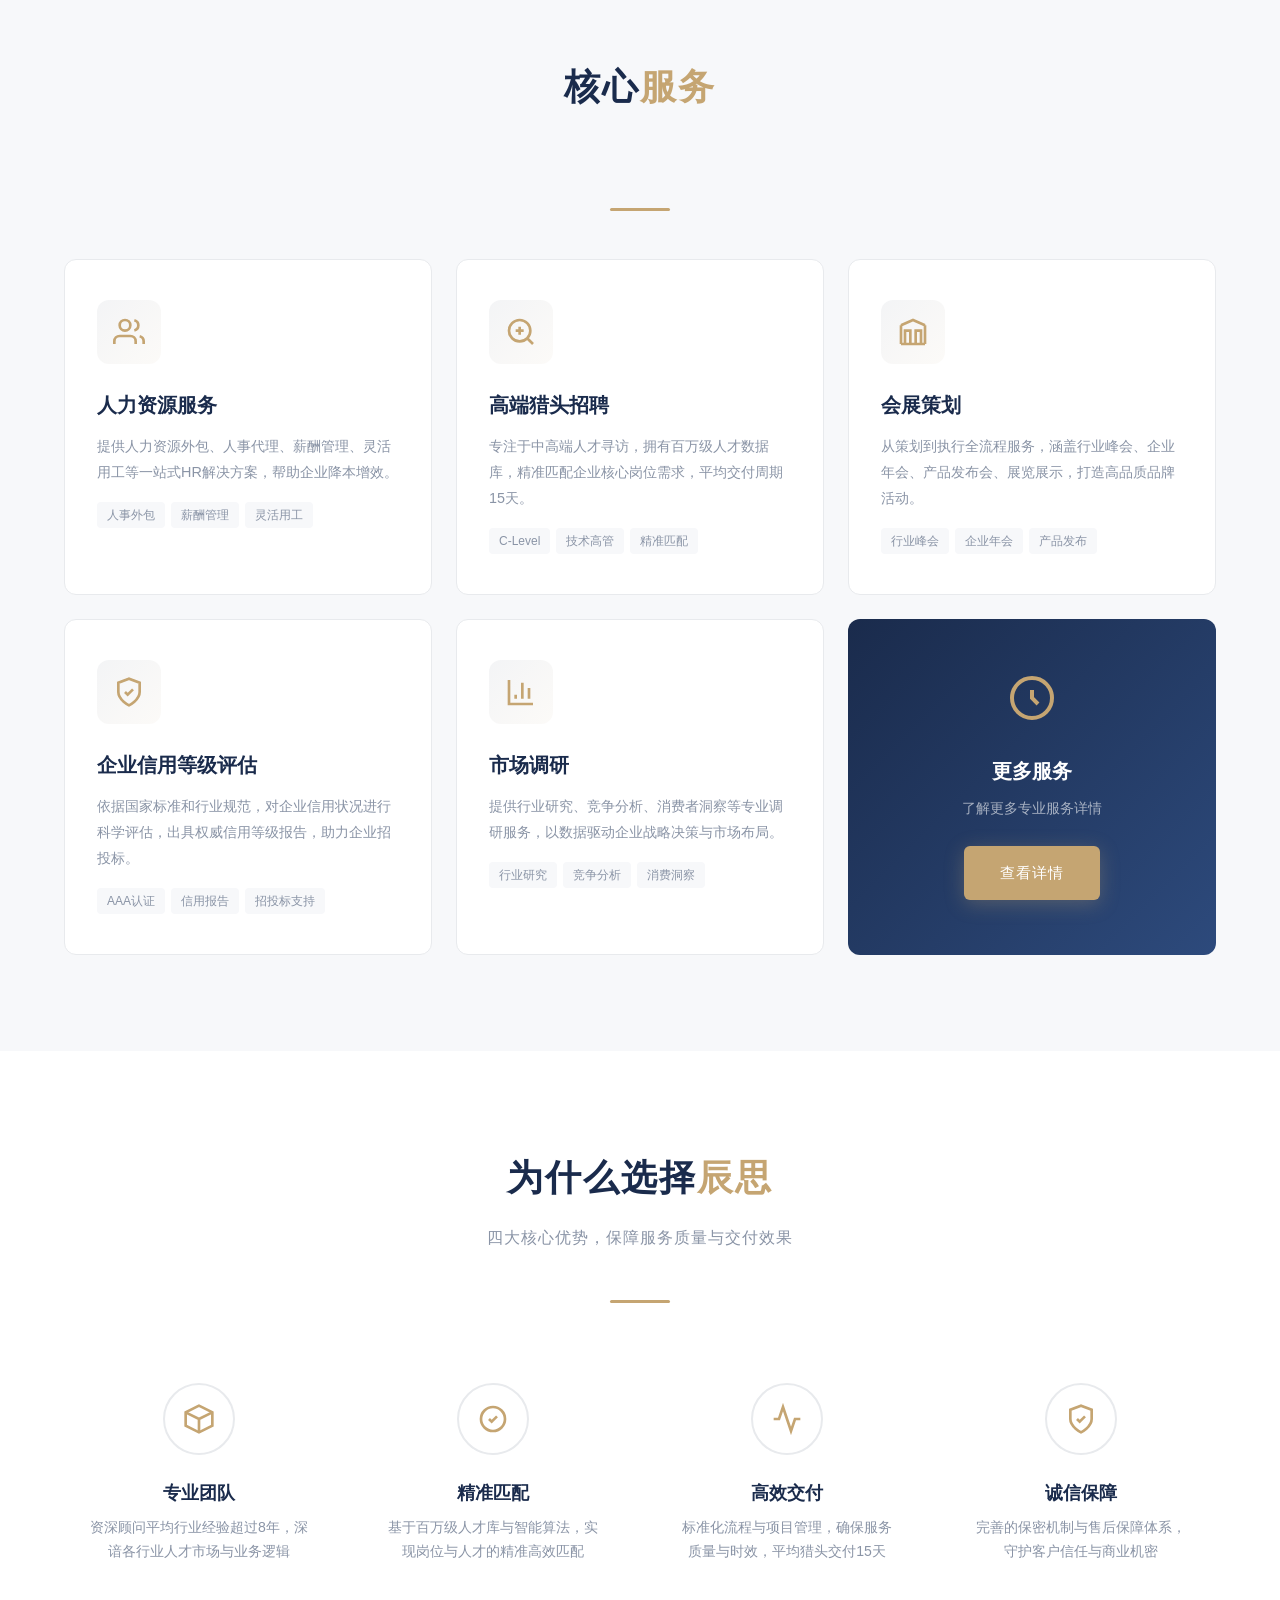
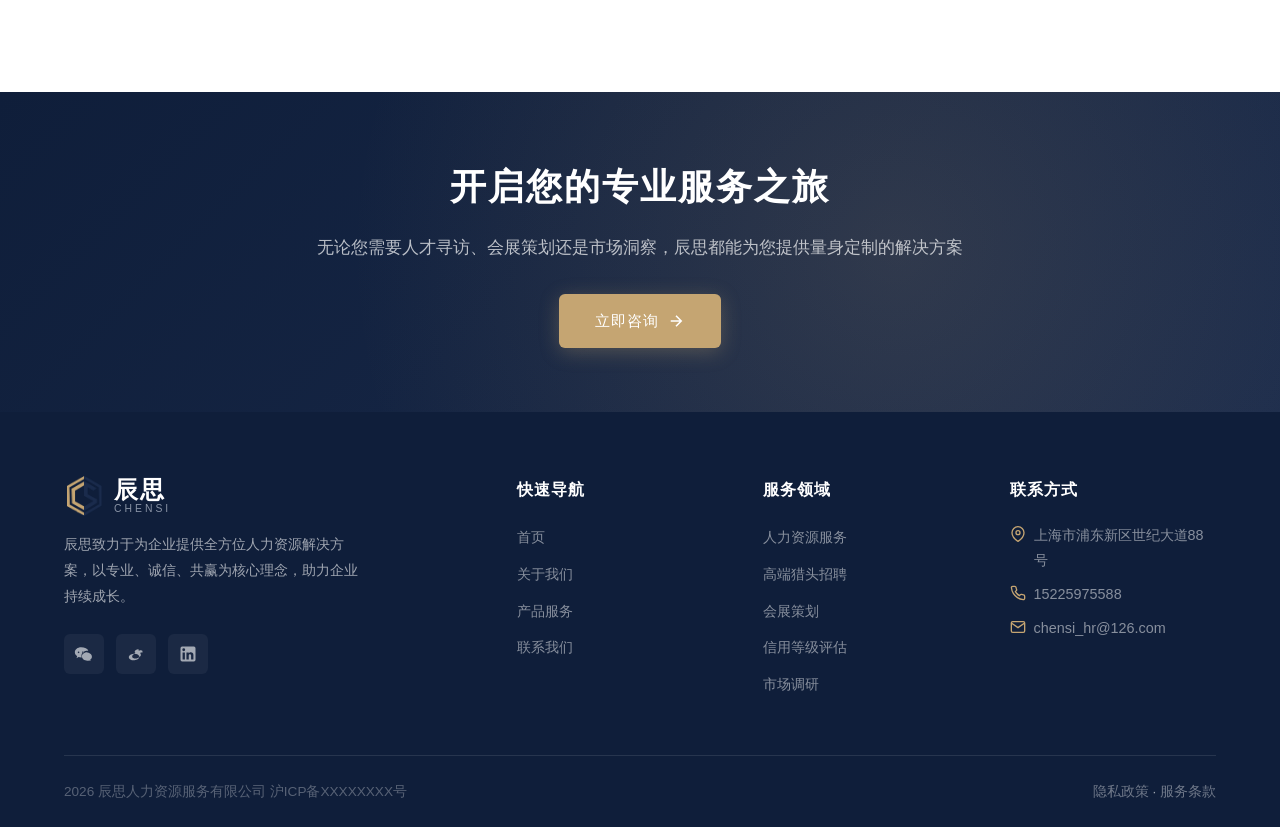
==== commit 4c979b11: "更新网站底部版权为 2026 辰思人力资源服务有限公司" ====
--- a/index.html
+++ b/index.html
@@ -405,7 +405,7 @@
         </div>
 
         <div class="footer-bottom">
-            <span class="icp">© 2024 辰思人力资源服务有限公司 沪ICP备XXXXXXXX号</span>
+            <span class="icp">2026 辰思人力资源服务有限公司 沪ICP备XXXXXXXX号</span>
             <div>
                 <a href="#">隐私政策</a> · <a href="#">服务条款</a>
             </div>
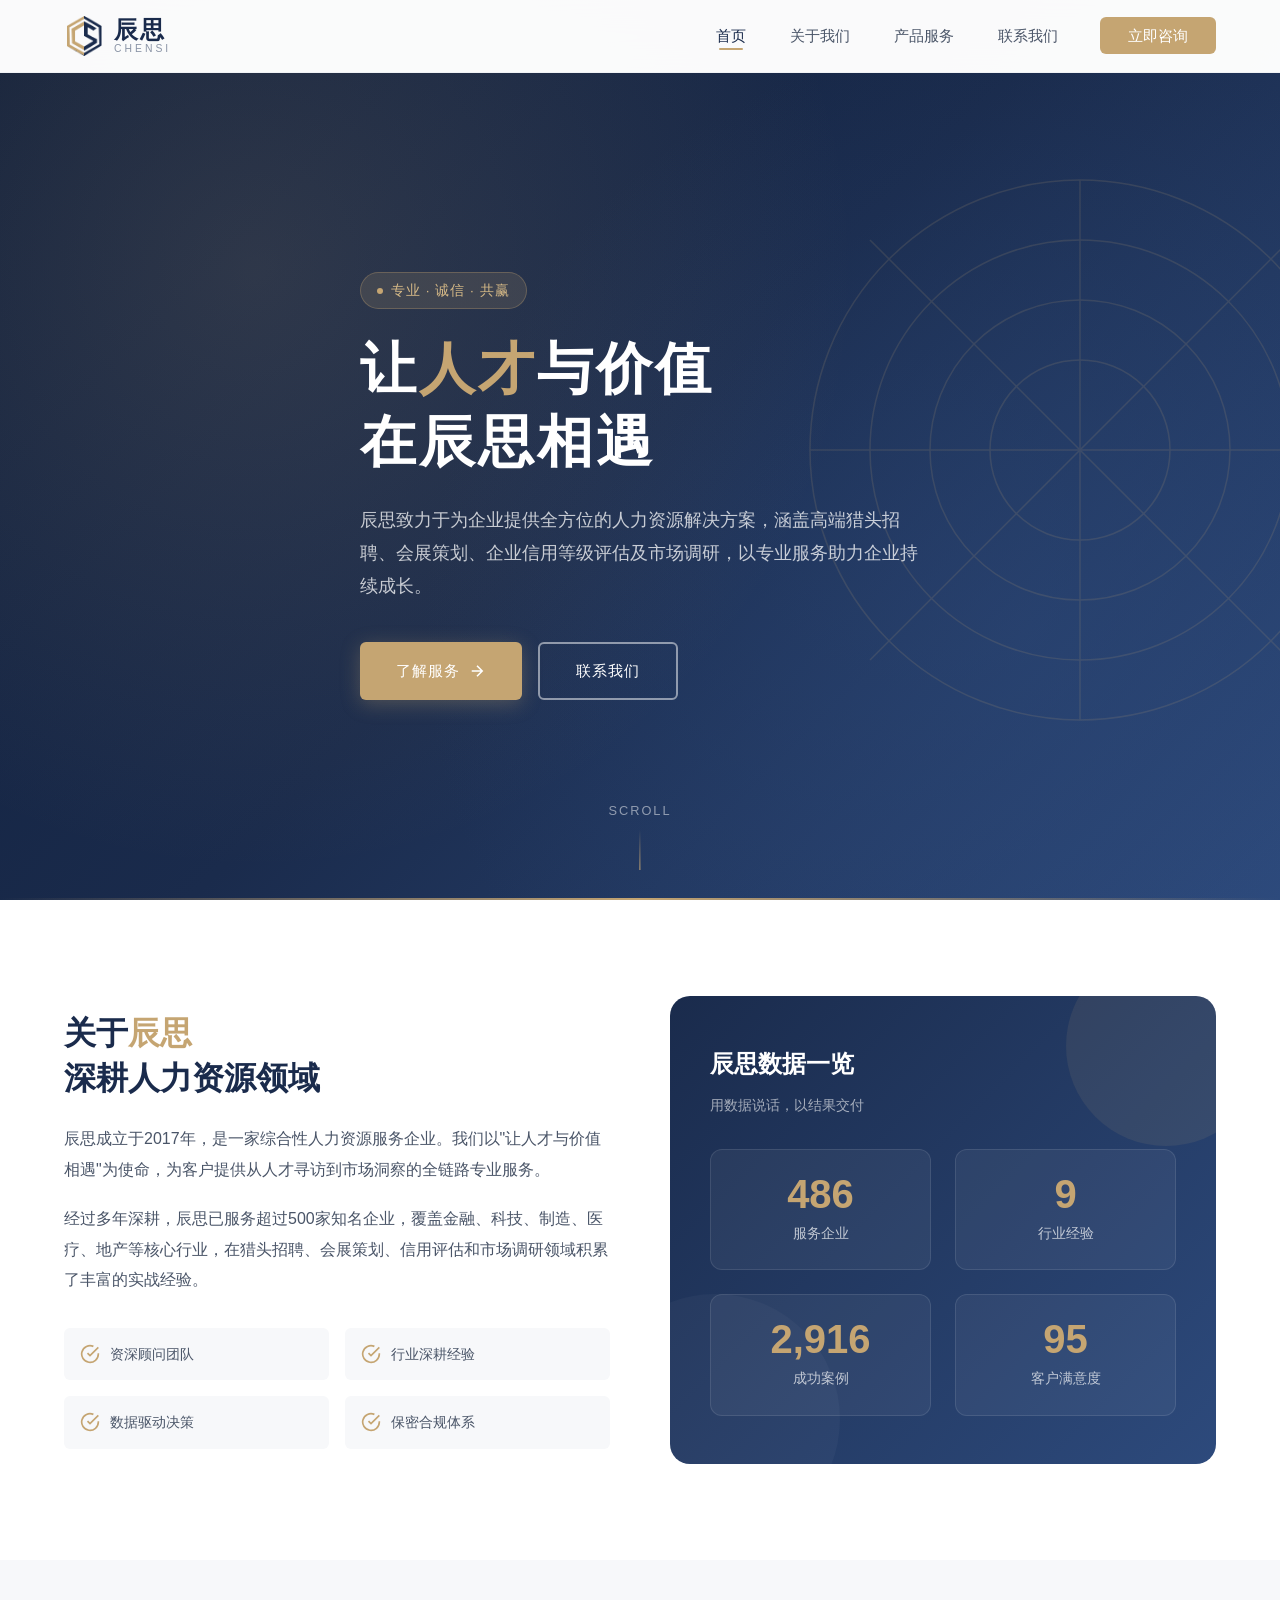
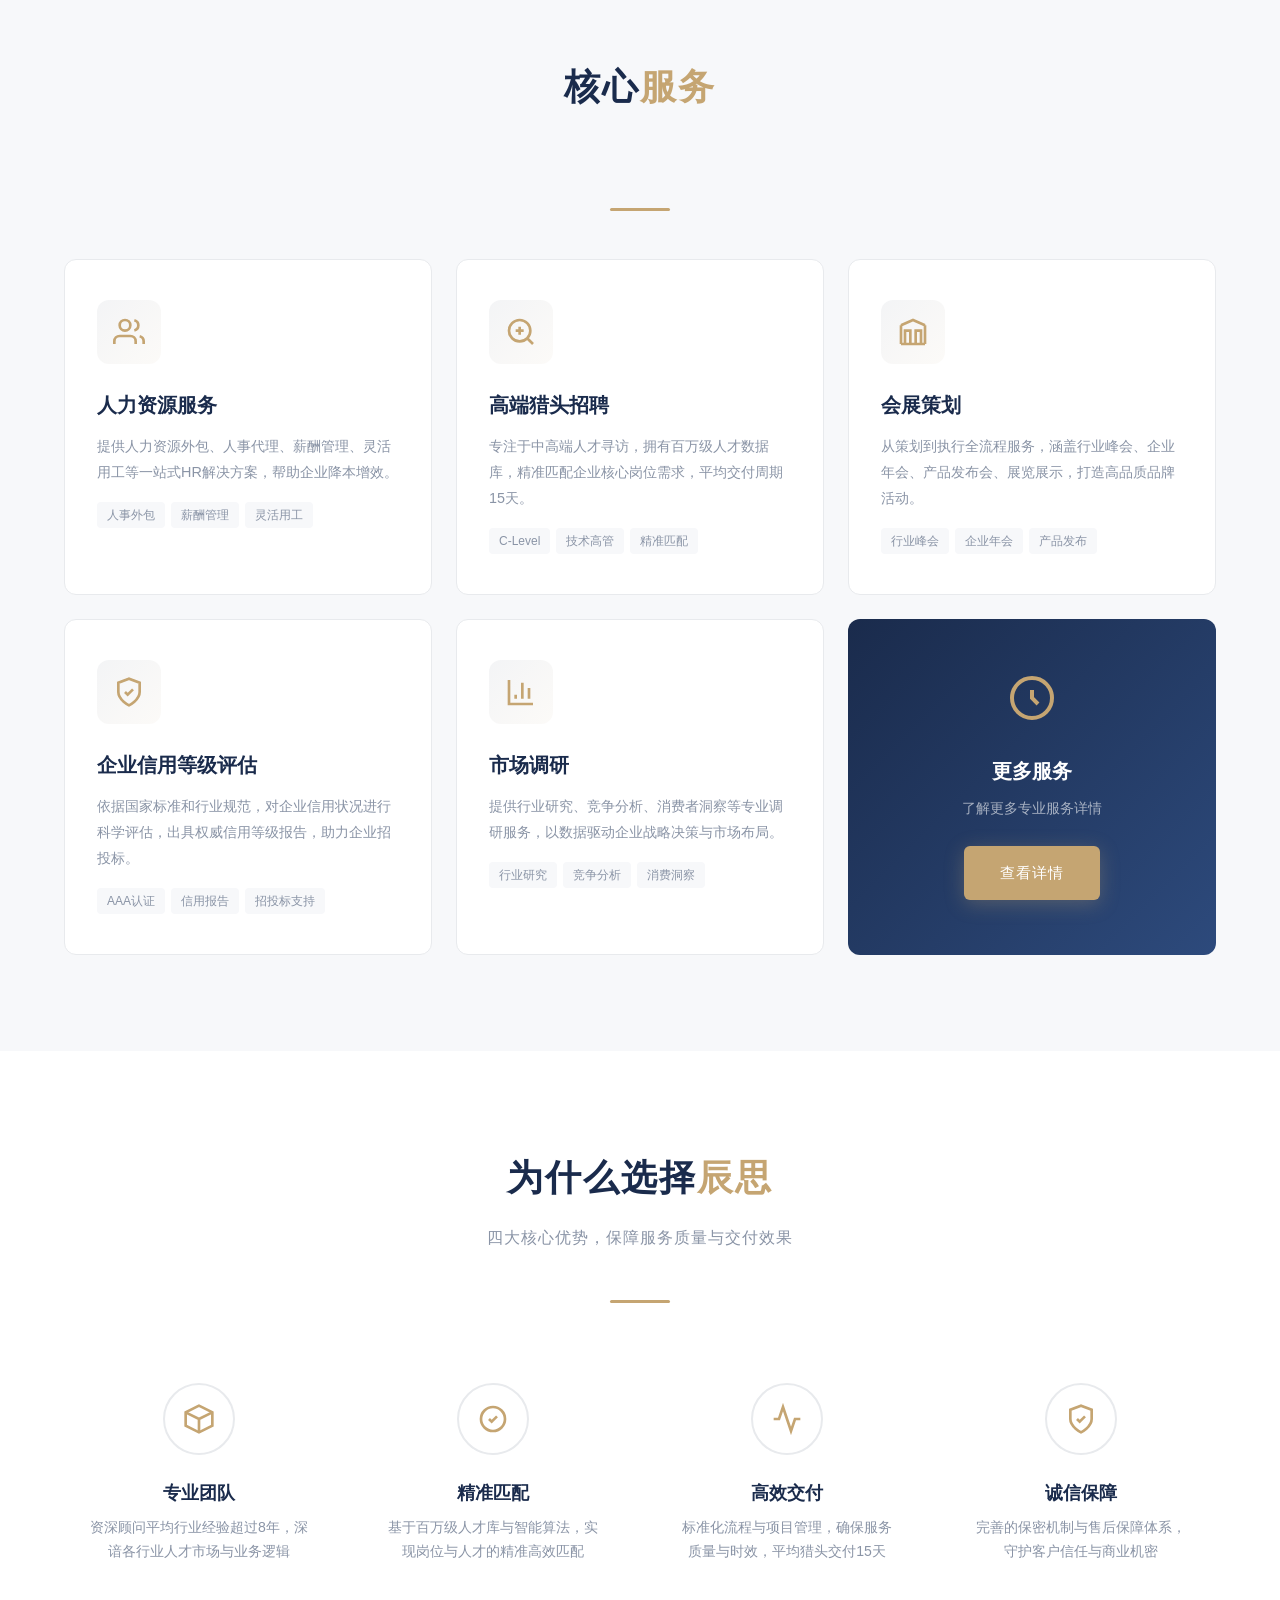
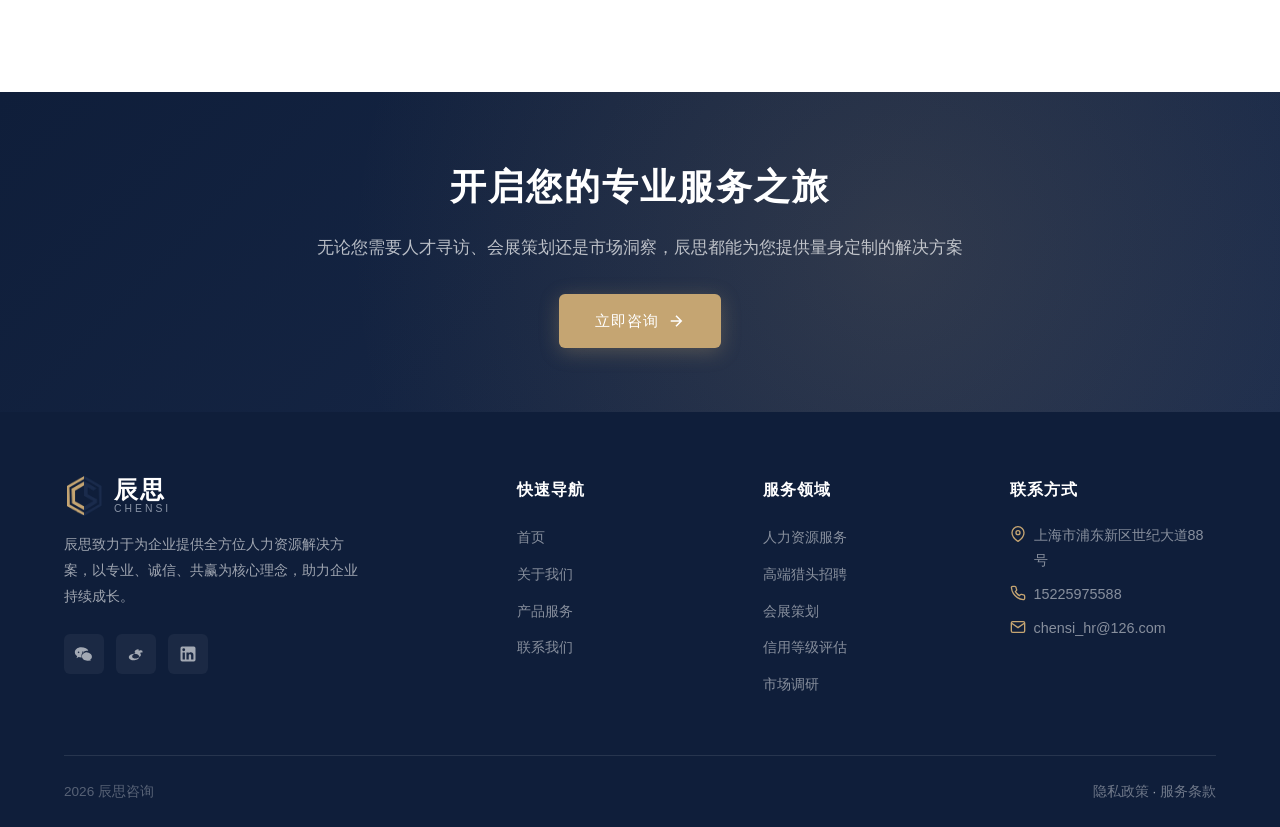
==== commit f2887b42: "网站底部改为 2026 辰思咨询" ====
--- a/index.html
+++ b/index.html
@@ -405,7 +405,7 @@
         </div>
 
         <div class="footer-bottom">
-            <span class="icp">2026 辰思人力资源服务有限公司 沪ICP备XXXXXXXX号</span>
+            <span class="icp">2026 辰思咨询</span>
             <div>
                 <a href="#">隐私政策</a> · <a href="#">服务条款</a>
             </div>
